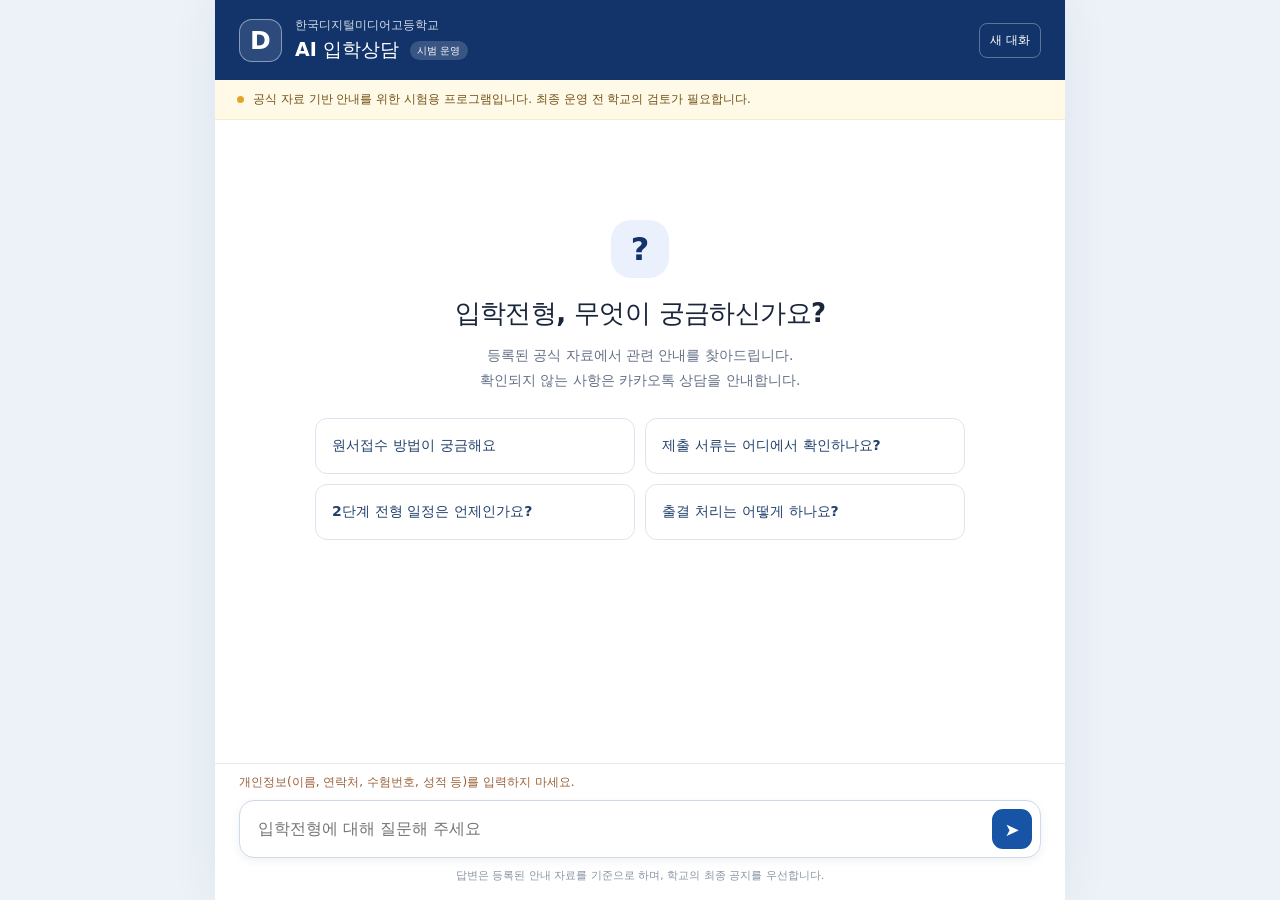
==== index.html @ 22b2fef4 "Add files via upload" ====
<!doctype html>
<html lang="ko">
<head>
  <meta charset="utf-8">
  <meta name="viewport" content="width=device-width,initial-scale=1,viewport-fit=cover">
  <meta name="description" content="한국디지털미디어고등학교 입학전형 안내 챗봇 (시범 버전)">
  <meta name="theme-color" content="#12346b">
  <title>디미고 입학상담 | 시범 버전</title>
  <link rel="stylesheet" href="/assets/style.css">
  <script defer src="/assets/app.js"></script>
</head>
<body>
  <div class="shell">
    <header class="header">
      <div class="brandmark" aria-hidden="true">D</div>
      <div class="brand">
        <div class="brand-school">한국디지털미디어고등학교</div>
        <div class="brand-name">AI 입학상담 <span class="beta">시범 운영</span></div>
      </div>
      <button class="header-action" id="resetBtn" type="button" aria-label="대화 새로 시작">새 대화</button>
    </header>
    <div class="notice" role="note"><span class="notice-dot"></span><span>공식 자료 기반 안내를 위한 <strong>시험용 프로그램</strong>입니다. 최종 운영 전 학교의 검토가 필요합니다.</span></div>
    <main class="chat" id="chat" aria-label="입학상담 대화" aria-live="polite" aria-relevant="additions text">
      <div class="empty-state" id="emptyState">
        <div class="intro-symbol" aria-hidden="true">?</div>
        <h1>입학전형, 무엇이 궁금하신가요?</h1>
        <p>등록된 공식 자료에서 관련 안내를 찾아드립니다.<br>확인되지 않는 사항은 카카오톡 상담을 안내합니다.</p>
        <div class="suggestions" id="suggestions"></div>
      </div>
    </main>
    <div class="composer-area">
      <div class="privacy">개인정보(이름, 연락처, 수험번호, 성적 등)를 입력하지 마세요.</div>
      <form class="composer" id="chatForm" autocomplete="off">
        <label class="sr-only" for="question">질문 입력</label>
        <textarea id="question" name="question" placeholder="입학전형에 대해 질문해 주세요" rows="1" maxlength="500" required></textarea>
        <button type="submit" id="sendBtn" aria-label="질문 보내기" title="질문 보내기">➤</button>
      </form>
      <div class="footnote">답변은 등록된 안내 자료를 기준으로 하며, 학교의 최종 공지를 우선합니다.</div>
    </div>
  </div>
  <template id="userMessage"><div class="message user"><div class="bubble"></div></div></template>
  <template id="botMessage"><div class="message assistant"><div class="avatar" aria-hidden="true">D</div><div class="message-content"><div class="speaker">디미고 입학상담</div><div class="bubble"></div><div class="source"></div><div class="actions"></div></div></div></template>
</body>
</html>
---- assets/style.css ----
:root{font-family:Pretendard,"Noto Sans KR","Apple SD Gothic Neo","Malgun Gothic",system-ui,sans-serif;color:#19253a;background:#edf2f8;font-synthesis:none}*{box-sizing:border-box}html,body{margin:0;min-height:100%;height:100%}button,textarea{font:inherit}button{cursor:pointer}.shell{width:min(100%,850px);height:100dvh;min-height:480px;margin:0 auto;background:#fff;display:flex;flex-direction:column;box-shadow:0 0 45px #213b6112}.header{display:flex;align-items:center;gap:13px;background:#12346b;color:white;padding:17px 24px}.brandmark{width:43px;height:43px;flex:none;display:grid;place-items:center;font-weight:900;font-size:25px;border:1px solid #ffffff73;border-radius:13px;background:#ffffff1c}.brand{flex:1;min-width:0}.brand-school{font-size:12px;opacity:.83}.brand-name{font-weight:760;font-size:19px;margin-top:3px;white-space:nowrap}.beta{font-size:10px;font-weight:700;padding:4px 7px;background:#ffffff29;border-radius:20px;vertical-align:middle;margin-left:4px}.header-action{border:1px solid #ffffff50;color:#fff;background:transparent;border-radius:8px;font-size:12px;padding:8px 10px}.header-action:hover{background:#ffffff20}.notice{display:flex;align-items:center;gap:9px;background:#fff9e8;color:#725114;font-size:12px;padding:10px 22px;line-height:1.55;border-bottom:1px solid #f7ebcb}.notice-dot{width:7px;height:7px;flex:none;background:#e4a527;border-radius:50%}.chat{flex:1;overflow-y:auto;overscroll-behavior:contain;padding:28px 24px 36px}.empty-state{margin:0 auto;text-align:center;padding:clamp(28px,8vh,90px) 0 32px;max-width:650px}.intro-symbol{display:grid;place-items:center;width:58px;height:58px;border-radius:20px;background:#eaf1fc;color:#12346b;font-weight:800;font-size:32px;margin:0 auto 18px}.empty-state h1{font-size:clamp(20px,4vw,26px);letter-spacing:-.6px;margin:0 0 12px}.empty-state p{font-size:14px;color:#647188;line-height:1.8;margin:0 auto 25px}.suggestions{display:grid;grid-template-columns:repeat(2,minmax(0,1fr));gap:10px;text-align:left}.suggestion{background:#fff;border:1px solid #dce5ef;padding:16px;border-radius:12px;text-align:left;color:#23416b;font-size:14px;font-weight:600;min-height:56px;transition:background .12s,border .12s}.suggestion:hover{background:#f1f6ff;border-color:#a6c1e6}.message{display:flex;gap:11px;margin-bottom:24px;align-items:flex-start}.message.user{justify-content:flex-end}.avatar{width:32px;height:32px;flex:none;border-radius:11px;background:#12346b;color:white;display:grid;place-items:center;font-weight:800}.speaker{font-size:12px;color:#65758d;margin:0 0 7px 2px}.message-content{min-width:0;max-width:min(88%,620px)}.bubble{font-size:14px;line-height:1.8;padding:13px 17px;border-radius:14px;white-space:pre-wrap;overflow-wrap:anywhere;background:#f1f4f8;color:#273246}.message.user .bubble{background:#1854a5;color:#fff;border-bottom-right-radius:4px;max-width:min(100%,600px)}.message.assistant .bubble{border-top-left-radius:4px}.source{margin-top:9px;color:#718097;font-size:12px;overflow-wrap:anywhere}.source a{color:#1354a4;text-decoration:underline;text-underline-offset:2px}.actions{display:flex;flex-wrap:wrap;gap:8px;margin-top:10px}.action-link,.action-disabled{display:inline-flex;align-items:center;justify-content:center;padding:10px 12px;border-radius:9px;font-size:12px;text-decoration:none;font-weight:720}.action-link{background:#fee500;color:#2e2811}.action-disabled{background:#f5f5f5;color:#7b8190;border:1px solid #e4e6eb}.composer-area{padding:10px 24px 17px;border-top:1px solid #e5eaf1;background:#fff}.privacy{color:#9c5f35;font-size:12px;margin-bottom:9px}.composer{display:flex;align-items:flex-end;gap:11px;border:1px solid #cfdae8;border-radius:15px;padding:8px;background:white;box-shadow:0 3px 10px #112d5910}.composer:focus-within{border-color:#2d64ae;box-shadow:0 0 0 3px #2d64ae1b}.composer textarea{resize:none;overflow-y:auto;min-height:36px;max-height:150px;flex:1;border:0;outline:0;padding:9px 10px;background:transparent;color:#172b48;line-height:1.4}.composer button{border:0;border-radius:11px;width:40px;height:40px;background:#1854a5;color:#fff;font-size:18px}.composer button:hover{background:#123b78}.composer button:disabled{opacity:.5;cursor:default}.footnote{text-align:center;font-size:11px;color:#8994a5;margin-top:10px}.sr-only{position:absolute!important;width:1px;height:1px;padding:0;margin:-1px;overflow:hidden;clip:rect(0,0,0,0);white-space:nowrap;border:0}@media(max-width:540px){.header{padding:14px}.chat{padding:21px 13px}.composer-area{padding:10px 13px 14px}.notice{padding:9px 13px}.brand-name{font-size:17px}.brand-school{font-size:11px}.suggestions{grid-template-columns:1fr}.suggestion{min-height:48px;padding:13px}.empty-state{padding:40px 0 25px}.footnote{font-size:10px}.message-content{max-width:90%}}@media(prefers-reduced-motion:reduce){*{transition:none!important}}
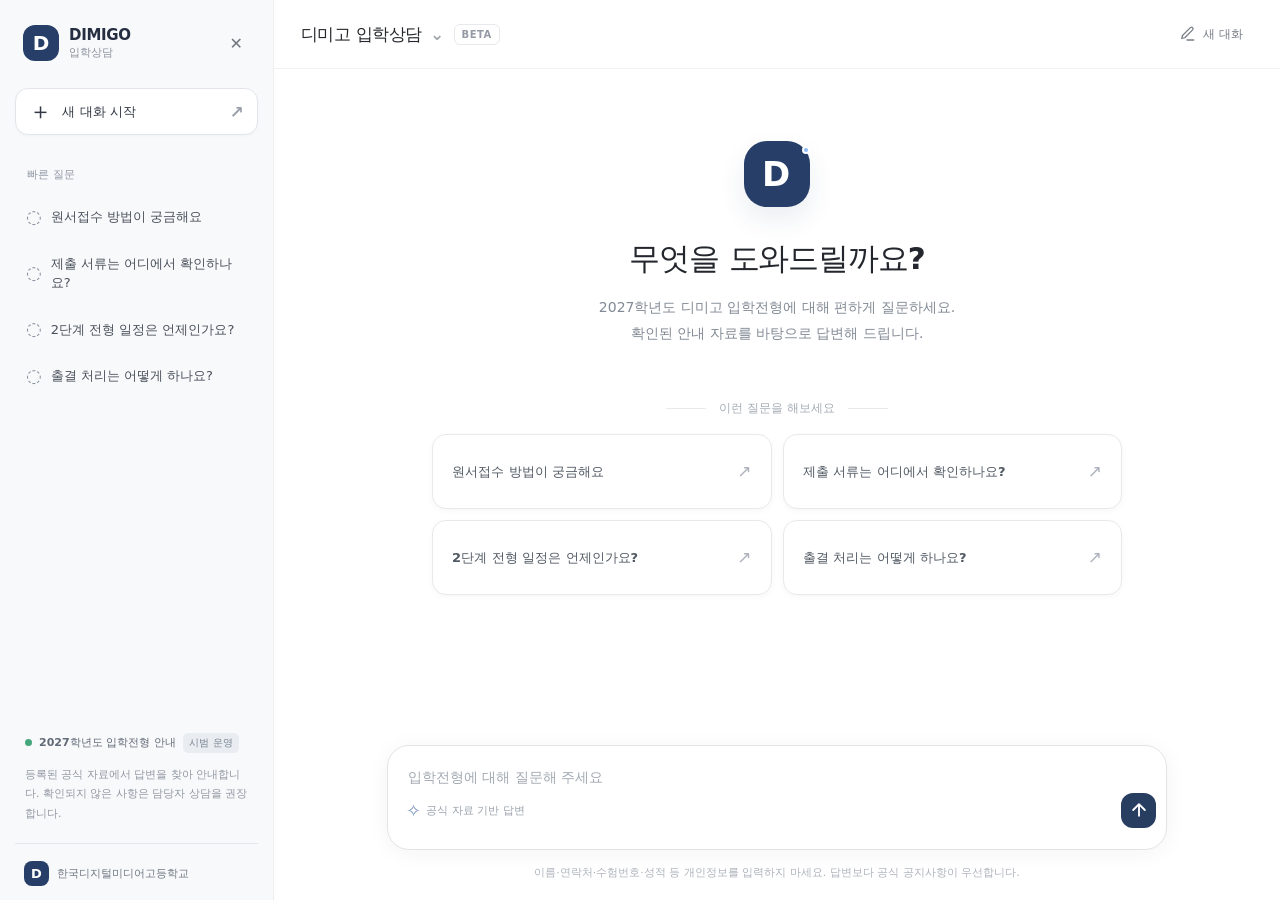
==== commit de75f14e: "Add files via upload" ====
--- a/index.html
+++ b/index.html
@@ -3,42 +3,55 @@
 <head>
   <meta charset="utf-8">
   <meta name="viewport" content="width=device-width,initial-scale=1,viewport-fit=cover">
-  <meta name="description" content="한국디지털미디어고등학교 입학전형 안내 챗봇 (시범 버전)">
-  <meta name="theme-color" content="#12346b">
-  <title>디미고 입학상담 | 시범 버전</title>
-  <link rel="stylesheet" href="/assets/style.css">
-  <script defer src="/assets/app.js"></script>
+  <meta name="theme-color" content="#ffffff">
+  <meta name="description" content="한국디지털미디어고등학교 신입생 입학전형 FAQ 상담 챗봇">
+  <title>디미고 입학상담</title>
+  <link rel="stylesheet" href="./assets/style.css">
+  <script defer src="./assets/app.js"></script>
 </head>
 <body>
-  <div class="shell">
-    <header class="header">
-      <div class="brandmark" aria-hidden="true">D</div>
-      <div class="brand">
-        <div class="brand-school">한국디지털미디어고등학교</div>
-        <div class="brand-name">AI 입학상담 <span class="beta">시범 운영</span></div>
+  <div class="app" id="app">
+    <aside class="sidebar" id="sidebar" aria-label="상담 메뉴">
+      <div class="sidebar-top">
+        <div class="school-brand"><span class="school-icon">D</span><span>DIMIGO <small>입학상담</small></span></div>
+        <button class="sidebar-close icon-button" id="closeMenuBtn" type="button" aria-label="메뉴 닫기">✕</button>
       </div>
-      <button class="header-action" id="resetBtn" type="button" aria-label="대화 새로 시작">새 대화</button>
-    </header>
-    <div class="notice" role="note"><span class="notice-dot"></span><span>공식 자료 기반 안내를 위한 <strong>시험용 프로그램</strong>입니다. 최종 운영 전 학교의 검토가 필요합니다.</span></div>
-    <main class="chat" id="chat" aria-label="입학상담 대화" aria-live="polite" aria-relevant="additions text">
-      <div class="empty-state" id="emptyState">
-        <div class="intro-symbol" aria-hidden="true">?</div>
-        <h1>입학전형, 무엇이 궁금하신가요?</h1>
-        <p>등록된 공식 자료에서 관련 안내를 찾아드립니다.<br>확인되지 않는 사항은 카카오톡 상담을 안내합니다.</p>
-        <div class="suggestions" id="suggestions"></div>
-      </div>
-    </main>
-    <div class="composer-area">
-      <div class="privacy">개인정보(이름, 연락처, 수험번호, 성적 등)를 입력하지 마세요.</div>
-      <form class="composer" id="chatForm" autocomplete="off">
-        <label class="sr-only" for="question">질문 입력</label>
-        <textarea id="question" name="question" placeholder="입학전형에 대해 질문해 주세요" rows="1" maxlength="500" required></textarea>
-        <button type="submit" id="sendBtn" aria-label="질문 보내기" title="질문 보내기">➤</button>
-      </form>
-      <div class="footnote">답변은 등록된 안내 자료를 기준으로 하며, 학교의 최종 공지를 우선합니다.</div>
-    </div>
+      <button class="new-chat" id="resetBtn" type="button"><span class="plus-icon">＋</span> 새 대화 시작 <span class="new-chat-arrow">↗</span></button>
+      <div class="sidebar-section-title">빠른 질문</div>
+      <div class="quick-links" id="sidebarSuggestions"></div>
+      <div class="sidebar-spacer"></div>
+      <div class="sidebar-info"><span class="status-dot"></span> 2027학년도 입학전형 안내 <span class="test-tag">시범 운영</span></div>
+      <p class="sidebar-description">등록된 공식 자료에서 답변을 찾아 안내합니다. 확인되지 않은 사항은 담당자 상담을 권장합니다.</p>
+      <div class="sidebar-footer"><span class="school-icon small">D</span><span>한국디지털미디어고등학교</span></div>
+    </aside>
+    <div class="mobile-overlay" id="mobileOverlay" hidden></div>
+    <section class="main-panel">
+      <header class="topbar">
+        <div class="header-left"><button class="icon-button menu-toggle" id="menuBtn" type="button" aria-label="메뉴 열기"><svg viewBox="0 0 24 24" fill="none" stroke="currentColor" stroke-width="1.8" stroke-linecap="round"><path d="M4 7h16M4 12h16M4 17h16"/></svg></button><div class="header-title">디미고 입학상담 <span class="header-chevron">⌄</span></div><span class="header-beta">BETA</span></div>
+        <button class="top-action" id="topResetBtn" type="button" title="새 대화 시작"><svg viewBox="0 0 24 24" fill="none" stroke="currentColor" stroke-width="1.7" stroke-linecap="round" stroke-linejoin="round"><path d="M12 20h9M16.5 3.5a2.12 2.12 0 0 1 3 3L9 17l-4 1 1-4Z"/></svg><span>새 대화</span></button>
+      </header>
+      <main class="conversation" id="chat" aria-label="입학상담 대화" aria-live="polite" aria-relevant="additions text">
+        <div class="welcome" id="emptyState">
+          <div class="welcome-logo">D<span class="welcome-orbit"></span></div>
+          <h1>무엇을 도와드릴까요?</h1>
+          <p>2027학년도 디미고 입학전형에 대해 편하게 질문하세요.<br>확인된 안내 자료를 바탕으로 답변해 드립니다.</p>
+          <div class="welcome-divider">이런 질문을 해보세요</div>
+          <div class="suggestions" id="suggestions"></div>
+        </div>
+      </main>
+      <footer class="composer-wrap">
+        <div class="composer-inner">
+          <form class="composer" id="chatForm" autocomplete="off">
+            <label class="sr-only" for="question">질문 입력</label>
+            <textarea id="question" name="question" placeholder="입학전형에 대해 질문해 주세요" rows="1" maxlength="500" required></textarea>
+            <div class="composer-bottom"><div class="composer-hint"><span class="sparkle">✧</span> 공식 자료 기반 답변</div><button type="submit" id="sendBtn" aria-label="전송" title="전송"><svg viewBox="0 0 24 24" fill="none" stroke="currentColor" stroke-width="2.25" stroke-linecap="round" stroke-linejoin="round"><path d="M12 19V5m-7 7 7-7 7 7"/></svg></button></div>
+          </form>
+          <div class="footnote">이름·연락처·수험번호·성적 등 개인정보를 입력하지 마세요. 답변보다 공식 공지사항이 우선합니다.</div>
+        </div>
+      </footer>
+    </section>
   </div>
-  <template id="userMessage"><div class="message user"><div class="bubble"></div></div></template>
-  <template id="botMessage"><div class="message assistant"><div class="avatar" aria-hidden="true">D</div><div class="message-content"><div class="speaker">디미고 입학상담</div><div class="bubble"></div><div class="source"></div><div class="actions"></div></div></div></template>
+  <template id="userMessage"><div class="message user"><div class="message-inner"><div class="bubble"></div></div></div></template>
+  <template id="botMessage"><div class="message assistant"><div class="message-inner"><div class="bot-heading"><span class="bot-avatar">D</span><span>디미고 입학상담</span></div><div class="bubble"></div><div class="source"></div><div class="actions"></div></div></div></template>
 </body>
 </html>
--- a/assets/style.css
+++ b/assets/style.css
@@ -1 +1 @@
-:root{font-family:Pretendard,"Noto Sans KR","Apple SD Gothic Neo","Malgun Gothic",system-ui,sans-serif;color:#19253a;background:#edf2f8;font-synthesis:none}*{box-sizing:border-box}html,body{margin:0;min-height:100%;height:100%}button,textarea{font:inherit}button{cursor:pointer}.shell{width:min(100%,850px);height:100dvh;min-height:480px;margin:0 auto;background:#fff;display:flex;flex-direction:column;box-shadow:0 0 45px #213b6112}.header{display:flex;align-items:center;gap:13px;background:#12346b;color:white;padding:17px 24px}.brandmark{width:43px;height:43px;flex:none;display:grid;place-items:center;font-weight:900;font-size:25px;border:1px solid #ffffff73;border-radius:13px;background:#ffffff1c}.brand{flex:1;min-width:0}.brand-school{font-size:12px;opacity:.83}.brand-name{font-weight:760;font-size:19px;margin-top:3px;white-space:nowrap}.beta{font-size:10px;font-weight:700;padding:4px 7px;background:#ffffff29;border-radius:20px;vertical-align:middle;margin-left:4px}.header-action{border:1px solid #ffffff50;color:#fff;background:transparent;border-radius:8px;font-size:12px;padding:8px 10px}.header-action:hover{background:#ffffff20}.notice{display:flex;align-items:center;gap:9px;background:#fff9e8;color:#725114;font-size:12px;padding:10px 22px;line-height:1.55;border-bottom:1px solid #f7ebcb}.notice-dot{width:7px;height:7px;flex:none;background:#e4a527;border-radius:50%}.chat{flex:1;overflow-y:auto;overscroll-behavior:contain;padding:28px 24px 36px}.empty-state{margin:0 auto;text-align:center;padding:clamp(28px,8vh,90px) 0 32px;max-width:650px}.intro-symbol{display:grid;place-items:center;width:58px;height:58px;border-radius:20px;background:#eaf1fc;color:#12346b;font-weight:800;font-size:32px;margin:0 auto 18px}.empty-state h1{font-size:clamp(20px,4vw,26px);letter-spacing:-.6px;margin:0 0 12px}.empty-state p{font-size:14px;color:#647188;line-height:1.8;margin:0 auto 25px}.suggestions{display:grid;grid-template-columns:repeat(2,minmax(0,1fr));gap:10px;text-align:left}.suggestion{background:#fff;border:1px solid #dce5ef;padding:16px;border-radius:12px;text-align:left;color:#23416b;font-size:14px;font-weight:600;min-height:56px;transition:background .12s,border .12s}.suggestion:hover{background:#f1f6ff;border-color:#a6c1e6}.message{display:flex;gap:11px;margin-bottom:24px;align-items:flex-start}.message.user{justify-content:flex-end}.avatar{width:32px;height:32px;flex:none;border-radius:11px;background:#12346b;color:white;display:grid;place-items:center;font-weight:800}.speaker{font-size:12px;color:#65758d;margin:0 0 7px 2px}.message-content{min-width:0;max-width:min(88%,620px)}.bubble{font-size:14px;line-height:1.8;padding:13px 17px;border-radius:14px;white-space:pre-wrap;overflow-wrap:anywhere;background:#f1f4f8;color:#273246}.message.user .bubble{background:#1854a5;color:#fff;border-bottom-right-radius:4px;max-width:min(100%,600px)}.message.assistant .bubble{border-top-left-radius:4px}.source{margin-top:9px;color:#718097;font-size:12px;overflow-wrap:anywhere}.source a{color:#1354a4;text-decoration:underline;text-underline-offset:2px}.actions{display:flex;flex-wrap:wrap;gap:8px;margin-top:10px}.action-link,.action-disabled{display:inline-flex;align-items:center;justify-content:center;padding:10px 12px;border-radius:9px;font-size:12px;text-decoration:none;font-weight:720}.action-link{background:#fee500;color:#2e2811}.action-disabled{background:#f5f5f5;color:#7b8190;border:1px solid #e4e6eb}.composer-area{padding:10px 24px 17px;border-top:1px solid #e5eaf1;background:#fff}.privacy{color:#9c5f35;font-size:12px;margin-bottom:9px}.composer{display:flex;align-items:flex-end;gap:11px;border:1px solid #cfdae8;border-radius:15px;padding:8px;background:white;box-shadow:0 3px 10px #112d5910}.composer:focus-within{border-color:#2d64ae;box-shadow:0 0 0 3px #2d64ae1b}.composer textarea{resize:none;overflow-y:auto;min-height:36px;max-height:150px;flex:1;border:0;outline:0;padding:9px 10px;background:transparent;color:#172b48;line-height:1.4}.composer button{border:0;border-radius:11px;width:40px;height:40px;background:#1854a5;color:#fff;font-size:18px}.composer button:hover{background:#123b78}.composer button:disabled{opacity:.5;cursor:default}.footnote{text-align:center;font-size:11px;color:#8994a5;margin-top:10px}.sr-only{position:absolute!important;width:1px;height:1px;padding:0;margin:-1px;overflow:hidden;clip:rect(0,0,0,0);white-space:nowrap;border:0}@media(max-width:540px){.header{padding:14px}.chat{padding:21px 13px}.composer-area{padding:10px 13px 14px}.notice{padding:9px 13px}.brand-name{font-size:17px}.brand-school{font-size:11px}.suggestions{grid-template-columns:1fr}.suggestion{min-height:48px;padding:13px}.empty-state{padding:40px 0 25px}.footnote{font-size:10px}.message-content{max-width:90%}}@media(prefers-reduced-motion:reduce){*{transition:none!important}}
+:root{font-family:Inter,Pretendard,"Apple SD Gothic Neo","Malgun Gothic",system-ui,sans-serif;color:#24272b;background:#fff;font-synthesis:none}*{box-sizing:border-box}html,body{margin:0;height:100%;min-height:100%;overflow:hidden}button,textarea{font:inherit}button{cursor:pointer}button:focus-visible,a:focus-visible,textarea:focus-visible{outline:3px solid #91b4f2;outline-offset:3px}.app{display:flex;width:100%;height:100dvh;min-height:420px;background:#fff}.sidebar{width:274px;min-width:274px;background:#f8f9fb;border-right:1px solid #eeeeef;padding:25px 15px 14px;display:flex;flex-direction:column;gap:0}.sidebar-top{display:flex;align-items:center;justify-content:space-between;margin:0 8px 27px}.school-brand{display:flex;gap:10px;align-items:center;font-size:15px;font-weight:830;letter-spacing:-.3px;color:#252e40}.school-brand small{font-size:11px;display:block;font-weight:550;color:#8a919c;letter-spacing:0;margin-top:1px}.school-icon{display:inline-flex;align-items:center;justify-content:center;background:#263e68;color:#fff;font-size:20px;font-weight:800;width:36px;height:36px;border-radius:12px;letter-spacing:-2px;padding-right:2px}.school-icon.small{width:25px;height:25px;font-size:13px;border-radius:8px}.new-chat{width:100%;background:#fff;border:1px solid #e2e5ea;border-radius:13px;height:47px;display:flex;align-items:center;gap:10px;padding:0 13px;font-size:13px;font-weight:650;color:#323844;box-shadow:0 1px 3px #202f4d08}.new-chat:hover,.quick-link:hover{background:#eef1f5}.plus-icon{font-size:23px;font-weight:350;line-height:1}.new-chat-arrow{margin-left:auto;color:#9aa0aa;font-size:17px}.sidebar-section-title{font-size:11px;font-weight:700;color:#9299a6;margin:32px 12px 13px}.quick-links{display:flex;flex-direction:column;gap:3px}.quick-link{width:100%;display:flex;align-items:center;gap:9px;color:#49505b;font-size:13px;text-align:left;border:0;border-radius:9px;background:transparent;padding:12px 11px;line-height:1.5}.quick-link:before{content:"◌";color:#84909d;font-size:18px;line-height:1}.sidebar-spacer{flex:1}.sidebar-info{display:flex;align-items:center;gap:7px;color:#606976;font-weight:650;font-size:11px;margin:12px 10px}.status-dot{background:#45a77b;border-radius:50%;width:7px;height:7px;flex:none}.test-tag{font-weight:600;font-size:10px;color:#798291;background:#e9edf1;padding:3px 6px;border-radius:5px}.sidebar-description{color:#9097a2;font-size:11px;line-height:1.8;margin:0 10px 19px}.sidebar-footer{display:flex;align-items:center;gap:8px;border-top:1px solid #e5e7eb;padding:17px 9px 0;font-size:11px;color:#6e7782;font-weight:550}.sidebar-close,.mobile-overlay{display:none}.main-panel{flex:1;min-width:0;display:flex;flex-direction:column;background:#fff}.topbar{height:69px;min-height:69px;display:flex;justify-content:space-between;align-items:center;padding:0 27px;border-bottom:1px solid #f2f2f2}.header-left{display:flex;align-items:center;gap:10px}.header-title{font-size:17px;font-weight:720;letter-spacing:-.55px}.header-chevron{font-size:17px;color:#a1a5ac;margin-left:3px}.header-beta{border:1px solid #e7e9ed;color:#959aa4;font-size:10px;padding:4px 7px;border-radius:6px;font-weight:700;letter-spacing:.5px}.top-action{display:flex;gap:7px;align-items:center;padding:8px 10px;border:0;background:transparent;color:#767d86;font-size:12px;border-radius:9px}.top-action svg{width:18px;height:18px}.top-action:hover,.icon-button:hover{background:#f0f1f4}.icon-button{background:none;border:0;border-radius:9px;color:#717780;padding:7px;display:grid;place-items:center}.icon-button svg{width:21px;height:21px}.menu-toggle{display:none}.conversation{flex:1;min-height:0;overflow:auto;overscroll-behavior:contain;scroll-behavior:smooth}.welcome{max-width:790px;margin:auto;padding:clamp(40px,8vh,96px) 30px 45px;text-align:center}.welcome-logo{width:66px;height:66px;border-radius:23px;background:#263e68;color:white;font-size:34px;font-weight:800;display:grid;place-items:center;margin:0 auto 31px;position:relative;padding-right:2px;box-shadow:0 12px 27px #253e6b18}.welcome-orbit{position:absolute;width:8px;height:8px;background:#8fb9fc;border:2px solid #fff;border-radius:50%;right:0;top:5px}.welcome h1{font-size:clamp(23px,3vw,31px);letter-spacing:-1.15px;font-weight:760;margin:0 0 15px;color:#23262c}.welcome p{font-size:14px;line-height:1.85;color:#828a95;margin:0}.welcome-divider{display:flex;align-items:center;justify-content:center;gap:13px;color:#a6acb5;font-size:12px;margin:53px auto 17px}.welcome-divider:before,.welcome-divider:after{content:"";width:40px;height:1px;background:#e7e9ed}.suggestions{display:grid;grid-template-columns:repeat(2,minmax(0,1fr));gap:11px;max-width:690px;margin:auto}.suggestion{border:1px solid #e8e9ec;border-radius:14px;background:#fff;text-align:left;padding:19px 19px;min-height:75px;line-height:1.5;font-size:13px;font-weight:600;color:#515963;display:flex;justify-content:space-between;align-items:center;gap:8px;box-shadow:0 2px 6px #1b263309}.suggestion:after{content:"↗";color:#acb1bb;font-size:17px;font-weight:450}.suggestion:hover{background:#f8fafc;border-color:#ced8e6;transform:translateY(-1px)}.message{padding:15px 28px}.message:first-of-type{margin-top:20px}.message-inner{max-width:770px;margin:auto}.message.user .message-inner{display:flex;justify-content:flex-end}.message.user .bubble{max-width:min(85%,600px);padding:12px 17px;border-radius:19px;background:#f2f3f5;color:#292d34;font-size:14px;white-space:pre-wrap;line-height:1.8;overflow-wrap:anywhere}.message.assistant .message-inner{padding:1px 4px}.bot-heading{display:flex;align-items:center;gap:9px;margin-bottom:13px;font-weight:680;font-size:12px;color:#394251}.bot-avatar{height:27px;width:27px;border-radius:9px;background:#263e68;color:#fff;display:grid;place-items:center;font-weight:800;font-size:15px}.message.assistant .bubble{white-space:pre-wrap;line-height:1.9;font-size:14px;color:#333944;overflow-wrap:anywhere}.source{font-size:12px;color:#8a939f;margin-top:13px}.source:empty,.actions:empty{display:none}.source a{color:#526f9c;text-decoration:none;border-bottom:1px solid #bfcde2}.actions{margin-top:15px;display:flex;flex-wrap:wrap}.action-link,.action-disabled{padding:11px 15px;border-radius:11px;font-size:12px;font-weight:700;text-decoration:none;display:inline-flex;align-items:center;gap:8px}.action-link{color:#2b2611;background:#fee500}.action-link:before{content:"●";font-size:14px}.action-link:hover{background:#f3dc00}.action-disabled{color:#858e99;background:#f3f5f7}.composer-wrap{background:linear-gradient(0deg,#fff 88%,#ffffffeb);padding:12px 28px 18px}.composer-inner{max-width:780px;margin:auto}.composer{border:1px solid #e2e4e8;border-radius:22px;min-height:105px;box-shadow:0 3px 22px #232d3d0d;display:flex;flex-direction:column;background:white;transition:border .15s,box-shadow .15s}.composer:focus-within{border-color:#b7c4d6;box-shadow:0 3px 24px #1a386519}.composer textarea{border:0;outline:0;resize:none;background:none;min-height:45px;max-height:155px;padding:20px 20px 4px;font-size:14px;line-height:1.6;color:#20252d;width:100%;overflow-y:auto}.composer textarea::placeholder{color:#a3a9b2}.composer-bottom{display:flex;justify-content:space-between;align-items:center;padding:0 10px 9px 18px}.composer-hint{color:#9aa2ad;font-size:11px;display:flex;align-items:center;gap:5px}.sparkle{font-size:18px;color:#8198bf}.composer button{height:35px;width:35px;border-radius:12px;background:#283e61;border:0;display:grid;place-items:center;color:white}.composer button:hover{background:#172e53}.composer button:disabled{background:#c5cbd4;cursor:default}.composer button svg{height:20px;width:20px}.footnote{text-align:center;font-size:11px;color:#adb2ba;margin-top:14px;line-height:1.6}.load-error{font-size:13px;color:#b34f4f;margin-top:25px}.sr-only{position:absolute!important;width:1px;height:1px;padding:0;margin:-1px;overflow:hidden;clip:rect(0,0,0,0);white-space:nowrap;border:0}@media(max-width:930px){.sidebar{width:230px;min-width:230px}.welcome{padding:55px 20px 35px}}@media(max-width:700px){.sidebar{position:fixed;z-index:30;top:0;bottom:0;left:0;width:min(295px,85vw);min-width:0;transform:translateX(-102%);transition:transform .2s;box-shadow:8px 0 28px #19243d14}.sidebar.open{transform:translateX(0)}.sidebar-close{display:grid}.mobile-overlay:not([hidden]){display:block;position:fixed;inset:0;background:#10182066;z-index:25}.menu-toggle{display:grid}.topbar{padding:0 15px;height:59px;min-height:59px}.header-title{font-size:15px}.header-beta{font-size:9px}.top-action span{display:none}.welcome{padding:clamp(30px,7vh,75px) 18px 30px}.welcome-logo{width:55px;height:55px;border-radius:18px;font-size:29px;margin-bottom:26px}.welcome p{font-size:13px}.welcome-divider{margin-top:39px}.suggestions{gap:8px}.suggestion{padding:14px;min-height:72px;font-size:12px}.message{padding:13px 15px}.message.user .bubble{max-width:90%}.composer-wrap{padding:9px 12px max(12px,env(safe-area-inset-bottom))}.composer{min-height:94px}.composer textarea{padding:16px 14px 0}.footnote{font-size:10px}.composer-bottom{padding:0 9px 7px 13px}}@media(max-width:380px){.suggestions{grid-template-columns:1fr}.welcome-divider{margin-top:25px}.suggestion{min-height:49px}}@media(prefers-reduced-motion:reduce){*,*:before,*:after{transition:none!important;scroll-behavior:auto!important}}
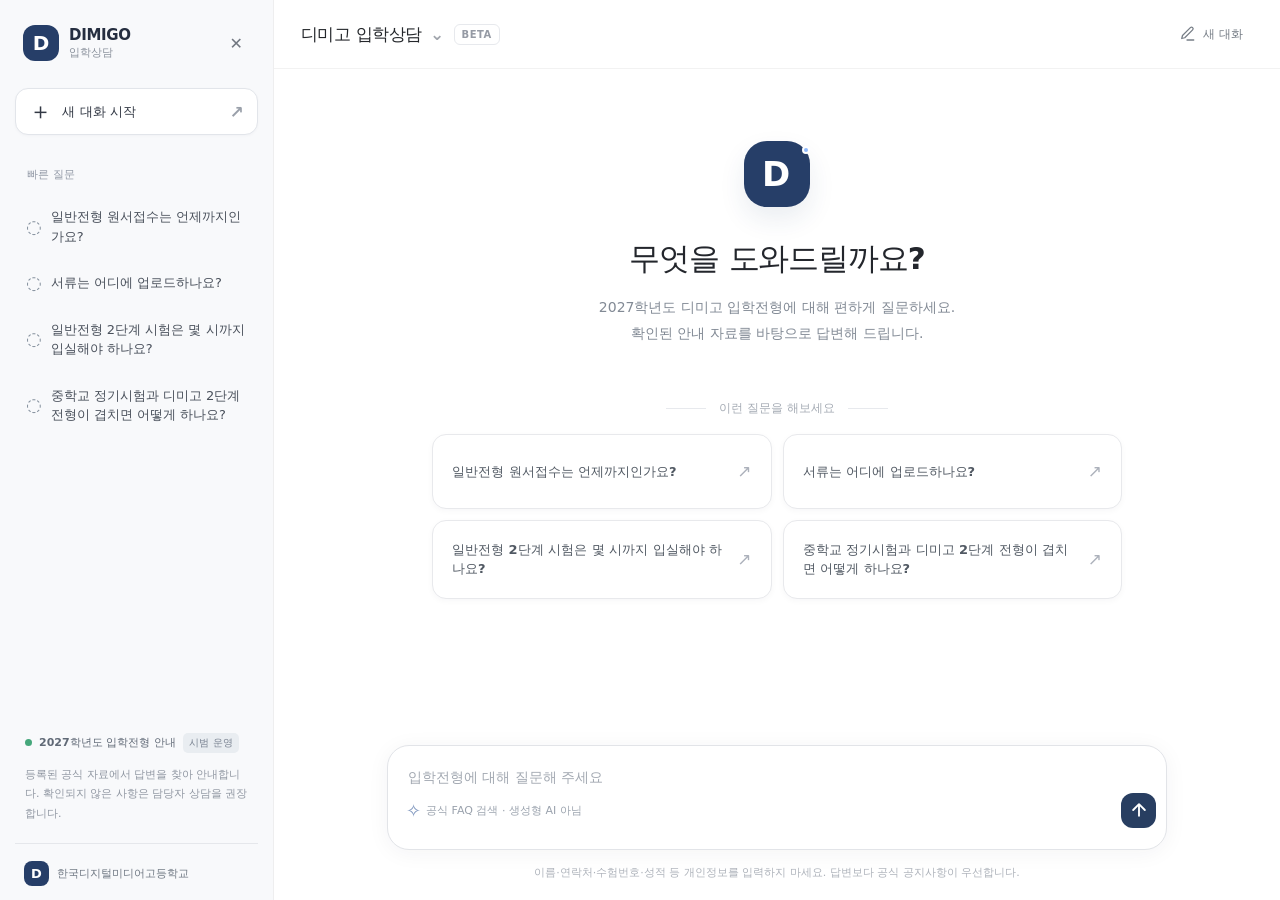
==== commit 5386d14e: "Add files via upload" ====
--- a/index.html
+++ b/index.html
@@ -6,8 +6,11 @@
   <meta name="theme-color" content="#ffffff">
   <meta name="description" content="한국디지털미디어고등학교 신입생 입학전형 FAQ 상담 챗봇">
   <title>디미고 입학상담</title>
-  <link rel="stylesheet" href="./assets/style.css">
-  <script defer src="./assets/app.js"></script>
+  <style>
+:root{font-family:Inter,Pretendard,"Apple SD Gothic Neo","Malgun Gothic",system-ui,sans-serif;color:#24272b;background:#fff;font-synthesis:none}*{box-sizing:border-box}html,body{margin:0;height:100%;min-height:100%;overflow:hidden}button,textarea{font:inherit}button{cursor:pointer}button:focus-visible,a:focus-visible,textarea:focus-visible{outline:3px solid #91b4f2;outline-offset:3px}.app{display:flex;width:100%;height:100dvh;min-height:420px;background:#fff}.sidebar{width:274px;min-width:274px;background:#f8f9fb;border-right:1px solid #eeeeef;padding:25px 15px 14px;display:flex;flex-direction:column;gap:0}.sidebar-top{display:flex;align-items:center;justify-content:space-between;margin:0 8px 27px}.school-brand{display:flex;gap:10px;align-items:center;font-size:15px;font-weight:830;letter-spacing:-.3px;color:#252e40}.school-brand small{font-size:11px;display:block;font-weight:550;color:#8a919c;letter-spacing:0;margin-top:1px}.school-icon{display:inline-flex;align-items:center;justify-content:center;background:#263e68;color:#fff;font-size:20px;font-weight:800;width:36px;height:36px;border-radius:12px;letter-spacing:-2px;padding-right:2px}.school-icon.small{width:25px;height:25px;font-size:13px;border-radius:8px}.new-chat{width:100%;background:#fff;border:1px solid #e2e5ea;border-radius:13px;height:47px;display:flex;align-items:center;gap:10px;padding:0 13px;font-size:13px;font-weight:650;color:#323844;box-shadow:0 1px 3px #202f4d08}.new-chat:hover,.quick-link:hover{background:#eef1f5}.plus-icon{font-size:23px;font-weight:350;line-height:1}.new-chat-arrow{margin-left:auto;color:#9aa0aa;font-size:17px}.sidebar-section-title{font-size:11px;font-weight:700;color:#9299a6;margin:32px 12px 13px}.quick-links{display:flex;flex-direction:column;gap:3px}.quick-link{width:100%;display:flex;align-items:center;gap:9px;color:#49505b;font-size:13px;text-align:left;border:0;border-radius:9px;background:transparent;padding:12px 11px;line-height:1.5}.quick-link:before{content:"◌";color:#84909d;font-size:18px;line-height:1}.sidebar-spacer{flex:1}.sidebar-info{display:flex;align-items:center;gap:7px;color:#606976;font-weight:650;font-size:11px;margin:12px 10px}.status-dot{background:#45a77b;border-radius:50%;width:7px;height:7px;flex:none}.test-tag{font-weight:600;font-size:10px;color:#798291;background:#e9edf1;padding:3px 6px;border-radius:5px}.sidebar-description{color:#9097a2;font-size:11px;line-height:1.8;margin:0 10px 19px}.sidebar-footer{display:flex;align-items:center;gap:8px;border-top:1px solid #e5e7eb;padding:17px 9px 0;font-size:11px;color:#6e7782;font-weight:550}.sidebar-close,.mobile-overlay{display:none}.main-panel{flex:1;min-width:0;display:flex;flex-direction:column;background:#fff}.topbar{height:69px;min-height:69px;display:flex;justify-content:space-between;align-items:center;padding:0 27px;border-bottom:1px solid #f2f2f2}.header-left{display:flex;align-items:center;gap:10px}.header-title{font-size:17px;font-weight:720;letter-spacing:-.55px}.header-chevron{font-size:17px;color:#a1a5ac;margin-left:3px}.header-beta{border:1px solid #e7e9ed;color:#959aa4;font-size:10px;padding:4px 7px;border-radius:6px;font-weight:700;letter-spacing:.5px}.top-action{display:flex;gap:7px;align-items:center;padding:8px 10px;border:0;background:transparent;color:#767d86;font-size:12px;border-radius:9px}.top-action svg{width:18px;height:18px}.top-action:hover,.icon-button:hover{background:#f0f1f4}.icon-button{background:none;border:0;border-radius:9px;color:#717780;padding:7px;display:grid;place-items:center}.icon-button svg{width:21px;height:21px}.menu-toggle{display:none}.conversation{flex:1;min-height:0;overflow:auto;overscroll-behavior:contain;scroll-behavior:smooth}.welcome{max-width:790px;margin:auto;padding:clamp(40px,8vh,96px) 30px 45px;text-align:center}.welcome-logo{width:66px;height:66px;border-radius:23px;background:#263e68;color:white;font-size:34px;font-weight:800;display:grid;place-items:center;margin:0 auto 31px;position:relative;padding-right:2px;box-shadow:0 12px 27px #253e6b18}.welcome-orbit{position:absolute;width:8px;height:8px;background:#8fb9fc;border:2px solid #fff;border-radius:50%;right:0;top:5px}.welcome h1{font-size:clamp(23px,3vw,31px);letter-spacing:-1.15px;font-weight:760;margin:0 0 15px;color:#23262c}.welcome p{font-size:14px;line-height:1.85;color:#828a95;margin:0}.welcome-divider{display:flex;align-items:center;justify-content:center;gap:13px;color:#a6acb5;font-size:12px;margin:53px auto 17px}.welcome-divider:before,.welcome-divider:after{content:"";width:40px;height:1px;background:#e7e9ed}.suggestions{display:grid;grid-template-columns:repeat(2,minmax(0,1fr));gap:11px;max-width:690px;margin:auto}.suggestion{border:1px solid #e8e9ec;border-radius:14px;background:#fff;text-align:left;padding:19px 19px;min-height:75px;line-height:1.5;font-size:13px;font-weight:600;color:#515963;display:flex;justify-content:space-between;align-items:center;gap:8px;box-shadow:0 2px 6px #1b263309}.suggestion:after{content:"↗";color:#acb1bb;font-size:17px;font-weight:450}.suggestion:hover{background:#f8fafc;border-color:#ced8e6;transform:translateY(-1px)}.message{padding:15px 28px}.message:first-of-type{margin-top:20px}.message-inner{max-width:770px;margin:auto}.message.user .message-inner{display:flex;justify-content:flex-end}.message.user .bubble{max-width:min(85%,600px);padding:12px 17px;border-radius:19px;background:#f2f3f5;color:#292d34;font-size:14px;white-space:pre-wrap;line-height:1.8;overflow-wrap:anywhere}.message.assistant .message-inner{padding:1px 4px}.bot-heading{display:flex;align-items:center;gap:9px;margin-bottom:13px;font-weight:680;font-size:12px;color:#394251}.bot-avatar{height:27px;width:27px;border-radius:9px;background:#263e68;color:#fff;display:grid;place-items:center;font-weight:800;font-size:15px}.message.assistant .bubble{white-space:pre-wrap;line-height:1.9;font-size:14px;color:#333944;overflow-wrap:anywhere}.source{font-size:12px;color:#8a939f;margin-top:13px}.source:empty,.actions:empty{display:none}.source a{color:#526f9c;text-decoration:none;border-bottom:1px solid #bfcde2}.actions{margin-top:15px;display:flex;flex-wrap:wrap}.action-link,.action-disabled{padding:11px 15px;border-radius:11px;font-size:12px;font-weight:700;text-decoration:none;display:inline-flex;align-items:center;gap:8px}.action-link{color:#2b2611;background:#fee500}.action-link:before{content:"●";font-size:14px}.action-link:hover{background:#f3dc00}.action-disabled{color:#858e99;background:#f3f5f7}.composer-wrap{background:linear-gradient(0deg,#fff 88%,#ffffffeb);padding:12px 28px 18px}.composer-inner{max-width:780px;margin:auto}.composer{border:1px solid #e2e4e8;border-radius:22px;min-height:105px;box-shadow:0 3px 22px #232d3d0d;display:flex;flex-direction:column;background:white;transition:border .15s,box-shadow .15s}.composer:focus-within{border-color:#b7c4d6;box-shadow:0 3px 24px #1a386519}.composer textarea{border:0;outline:0;resize:none;background:none;min-height:45px;max-height:155px;padding:20px 20px 4px;font-size:14px;line-height:1.6;color:#20252d;width:100%;overflow-y:auto}.composer textarea::placeholder{color:#a3a9b2}.composer-bottom{display:flex;justify-content:space-between;align-items:center;padding:0 10px 9px 18px}.composer-hint{color:#9aa2ad;font-size:11px;display:flex;align-items:center;gap:5px}.sparkle{font-size:18px;color:#8198bf}.composer button{height:35px;width:35px;border-radius:12px;background:#283e61;border:0;display:grid;place-items:center;color:white}.composer button:hover{background:#172e53}.composer button:disabled{background:#c5cbd4;cursor:default}.composer button svg{height:20px;width:20px}.footnote{text-align:center;font-size:11px;color:#adb2ba;margin-top:14px;line-height:1.6}.load-error{font-size:13px;color:#b34f4f;margin-top:25px}.sr-only{position:absolute!important;width:1px;height:1px;padding:0;margin:-1px;overflow:hidden;clip:rect(0,0,0,0);white-space:nowrap;border:0}@media(max-width:930px){.sidebar{width:230px;min-width:230px}.welcome{padding:55px 20px 35px}}@media(max-width:700px){.sidebar{position:fixed;z-index:30;top:0;bottom:0;left:0;width:min(295px,85vw);min-width:0;transform:translateX(-102%);transition:transform .2s;box-shadow:8px 0 28px #19243d14}.sidebar.open{transform:translateX(0)}.sidebar-close{display:grid}.mobile-overlay:not([hidden]){display:block;position:fixed;inset:0;background:#10182066;z-index:25}.menu-toggle{display:grid}.topbar{padding:0 15px;height:59px;min-height:59px}.header-title{font-size:15px}.header-beta{font-size:9px}.top-action span{display:none}.welcome{padding:clamp(30px,7vh,75px) 18px 30px}.welcome-logo{width:55px;height:55px;border-radius:18px;font-size:29px;margin-bottom:26px}.welcome p{font-size:13px}.welcome-divider{margin-top:39px}.suggestions{gap:8px}.suggestion{padding:14px;min-height:72px;font-size:12px}.message{padding:13px 15px}.message.user .bubble{max-width:90%}.composer-wrap{padding:9px 12px max(12px,env(safe-area-inset-bottom))}.composer{min-height:94px}.composer textarea{padding:16px 14px 0}.footnote{font-size:10px}.composer-bottom{padding:0 9px 7px 13px}}@media(max-width:380px){.suggestions{grid-template-columns:1fr}.welcome-divider{margin-top:25px}.suggestion{min-height:49px}}@media(prefers-reduced-motion:reduce){*,*:before,*:after{transition:none!important;scroll-behavior:auto!important}}
+
+</style>
+  
 </head>
 <body>
   <div class="app" id="app">
@@ -44,7 +47,7 @@
           <form class="composer" id="chatForm" autocomplete="off">
             <label class="sr-only" for="question">질문 입력</label>
             <textarea id="question" name="question" placeholder="입학전형에 대해 질문해 주세요" rows="1" maxlength="500" required></textarea>
-            <div class="composer-bottom"><div class="composer-hint"><span class="sparkle">✧</span> 공식 자료 기반 답변</div><button type="submit" id="sendBtn" aria-label="전송" title="전송"><svg viewBox="0 0 24 24" fill="none" stroke="currentColor" stroke-width="2.25" stroke-linecap="round" stroke-linejoin="round"><path d="M12 19V5m-7 7 7-7 7 7"/></svg></button></div>
+            <div class="composer-bottom"><div class="composer-hint"><span class="sparkle">✧</span> 공식 FAQ 검색 · 생성형 AI 아님</div><button type="submit" id="sendBtn" aria-label="전송" title="전송"><svg viewBox="0 0 24 24" fill="none" stroke="currentColor" stroke-width="2.25" stroke-linecap="round" stroke-linejoin="round"><path d="M12 19V5m-7 7 7-7 7 7"/></svg></button></div>
           </form>
           <div class="footnote">이름·연락처·수험번호·성적 등 개인정보를 입력하지 마세요. 답변보다 공식 공지사항이 우선합니다.</div>
         </div>
@@ -53,5 +56,94 @@
   </div>
   <template id="userMessage"><div class="message user"><div class="message-inner"><div class="bubble"></div></div></div></template>
   <template id="botMessage"><div class="message assistant"><div class="message-inner"><div class="bot-heading"><span class="bot-avatar">D</span><span>디미고 입학상담</span></div><div class="bubble"></div><div class="source"></div><div class="actions"></div></div></div></template>
+<script>
+'use strict';
+// Static, zero-API-cost FAQ retrieval. It does NOT send questions to any AI provider.
+const $ = (id) => document.getElementById(id);
+const state = {config:null,entries:[],busy:false};
+// Conservative FAQ matcher: exact aliases first, then cautious similarity checks.
+function canonical(s){return String(s||'').normalize('NFKC').toLowerCase().replace(/[\u200b-\u200d\ufeff]/g,'').replace(/[^가-힣a-z0-9]/g,'');}
+function bi(s){const x=canonical(s);const a=new Set();for(let i=0;i<x.length-1;i++)a.add(x.slice(i,i+2));return a;}
+function similarity(a,b){const x=bi(a),y=bi(b);if(!x.size||!y.size)return 0;let k=0;for(const t of x)if(y.has(t))k++;return (2*k)/(x.size+y.size);}
+function retrieve(query){
+ const q=canonical(query);if(q.length<3)return null;
+ const scored=[];
+ for(const entry of state.entries){
+  if(entry.status!=='published'||!entry.answer)continue;
+  const phrases=[entry.question,...(entry.variants||[])];
+  if(phrases.some(v=>canonical(v)===q))return {entry,score:1};
+  const sim=Math.max(...phrases.map(v=>similarity(query,v)));
+  // Short generic questions are particularly easy to misclassify: no fuzzy match.
+  if(q.length<9)continue;
+  if(sim>=0.76)scored.push({entry,score:sim});
+ }
+ scored.sort((a,b)=>b.score-a.score);
+ if(!scored.length)return null;
+ if(scored.length>1 && scored[0].score-scored[1].score<0.085)return null;
+ return scored[0];
+}
+function safeLink(url){
+  try{const u=new URL(url);return (u.protocol==='https:'||u.protocol==='http:')?u.href:null}catch{return null}
+}
+function message(role,text,source=null,fallback=false){
+  const template=$(role==='user'?'userMessage':'botMessage');
+  const element=template.content.firstElementChild.cloneNode(true);
+  element.querySelector('.bubble').textContent=text;
+  if(role==='assistant'){
+    if(source){
+      const el=element.querySelector('.source');el.append(document.createTextNode('출처: '+(source.sourceTitle||'공식 안내 자료')));
+      const href=safeLink(source.sourceUrl);if(href){el.append(' · ');const link=document.createElement('a');link.href=href;link.target='_blank';link.rel='noopener noreferrer';link.textContent='공지 원문 보기';el.append(link)}
+    }
+    if(fallback){
+      const actions=element.querySelector('.actions');const url=safeLink(state.config.kakaoUrl);
+      if(url){const a=document.createElement('a');a.className='action-link';a.href=url;a.target='_blank';a.rel='noopener noreferrer';a.textContent=state.config.kakaoLabel||'카카오톡 상담 연결';actions.append(a)}
+      else{const p=document.createElement('span');p.className='action-disabled';p.textContent='카카오톡 상담 링크 등록 전입니다';actions.append(p)}
+    }
+  }
+  $('chat').append(element);$('chat').scrollTop=$('chat').scrollHeight;
+}
+function submitQuestion(raw){
+  const question=String(raw||'').trim().slice(0,500);if(!question||state.busy)return;
+  state.busy=true;$('sendBtn').disabled=true;
+  $('emptyState')?.remove();message('user',question);
+  const result=retrieve(question);
+  if(result){message('assistant',result.entry.answer,result.entry,false)}
+  else{message('assistant',state.config.fallbackMessage,null,true)}
+  $('question').value='';resize();state.busy=false;$('sendBtn').disabled=false;$('question').focus({preventScroll:true});
+}
+function resize(){const input=$('question');input.style.height='auto';input.style.height=Math.min(input.scrollHeight,150)+'px'}
+function openMenu(){$('sidebar').classList.add('open');$('mobileOverlay').hidden=false}
+function closeMenu(){$('sidebar').classList.remove('open');$('mobileOverlay').hidden=true}
+async function init(){
+  try{
+    const [cfg,knowledge]=await Promise.all([
+      fetch('./data/config.json',{cache:'no-store'}),fetch('./data/knowledge.json',{cache:'no-store'})
+    ]);
+    if(!cfg.ok||!knowledge.ok)throw new Error('자료 파일을 읽지 못했습니다.');
+    state.config=await cfg.json();const kb=await knowledge.json();state.entries=Array.isArray(kb.entries)?kb.entries:[];
+    const suggestions=$('suggestions'),sidebarSuggestions=$('sidebarSuggestions');
+    for(const question of state.config.suggestedQuestions||[]){
+      const button=document.createElement('button');button.type='button';button.className='suggestion';button.textContent=question;
+      button.addEventListener('click',()=>submitQuestion(question));suggestions.append(button);
+      const sideButton=document.createElement('button');sideButton.type='button';sideButton.className='quick-link';sideButton.textContent=question;
+      sideButton.addEventListener('click',()=>{closeMenu();submitQuestion(question)});sidebarSuggestions.append(sideButton);
+    }
+    $('chatForm').addEventListener('submit',(event)=>{event.preventDefault();submitQuestion($('question').value)});
+    $('question').addEventListener('input',resize);
+    $('question').addEventListener('keydown',(event)=>{if(event.key==='Enter'&&!event.shiftKey&&!event.isComposing){event.preventDefault();submitQuestion($('question').value)}});
+    $('resetBtn').addEventListener('click',()=>location.reload());
+    $('topResetBtn').addEventListener('click',()=>location.reload());
+    $('menuBtn').addEventListener('click',openMenu);
+    $('closeMenuBtn').addEventListener('click',closeMenu);
+    $('mobileOverlay').addEventListener('click',closeMenu);
+  }catch(error){
+    $('chatForm').addEventListener('submit',e=>e.preventDefault());$('sendBtn').disabled=true;
+    const p=document.createElement('p');p.textContent='자료를 불러오지 못했습니다. 관리자에게 문의해 주세요. (파일을 직접 열지 말고 웹 서버에서 실행해야 합니다.)';p.className='load-error';p.style.color='#b33';$('emptyState').append(p);
+    console.error('초기화 실패:',error);
+  }
+}
+init();
+
+</script>
 </body>
 </html>
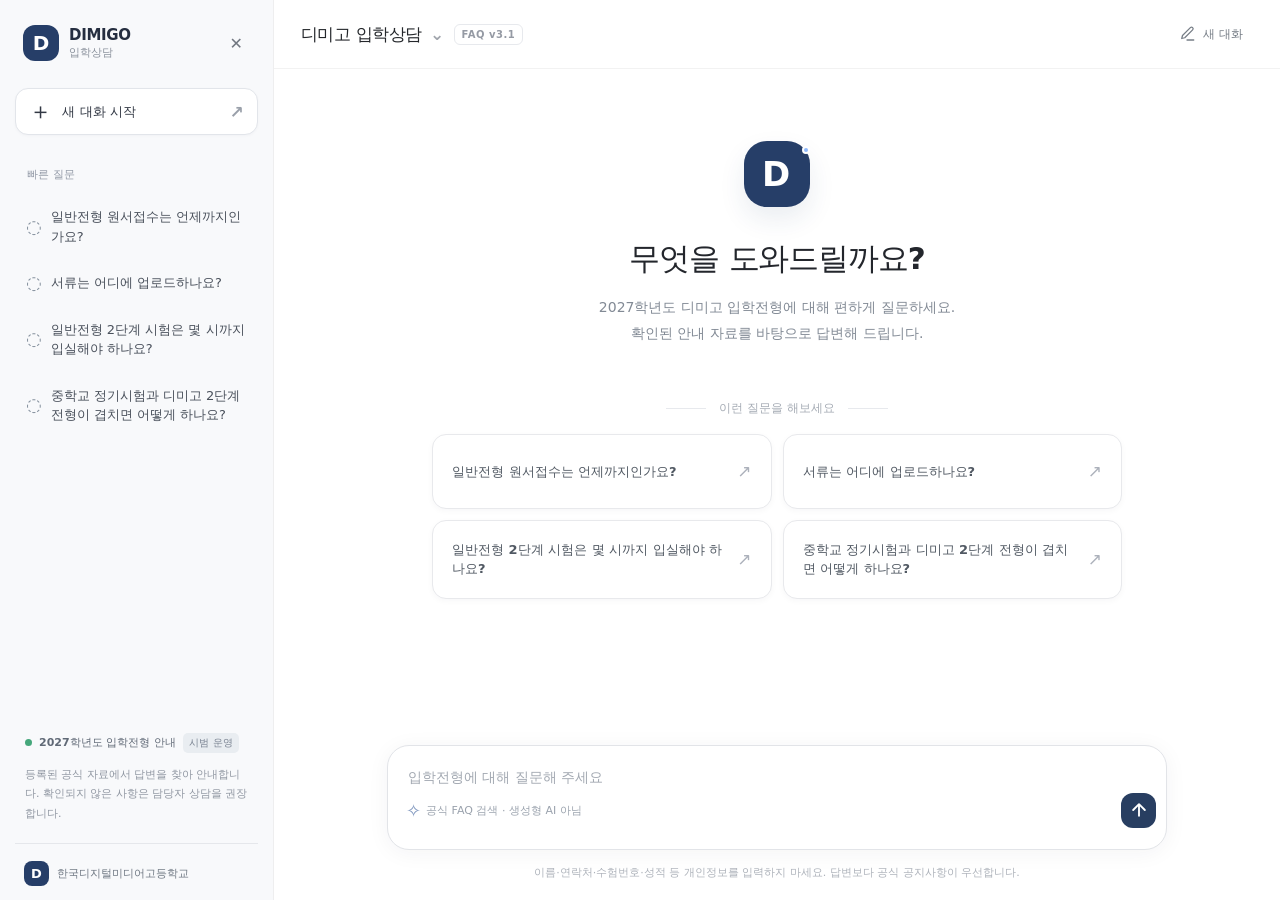
==== commit becd2f18: "Add files via upload" ====
--- a/index.html
+++ b/index.html
@@ -30,7 +30,7 @@
     <div class="mobile-overlay" id="mobileOverlay" hidden></div>
     <section class="main-panel">
       <header class="topbar">
-        <div class="header-left"><button class="icon-button menu-toggle" id="menuBtn" type="button" aria-label="메뉴 열기"><svg viewBox="0 0 24 24" fill="none" stroke="currentColor" stroke-width="1.8" stroke-linecap="round"><path d="M4 7h16M4 12h16M4 17h16"/></svg></button><div class="header-title">디미고 입학상담 <span class="header-chevron">⌄</span></div><span class="header-beta">BETA</span></div>
+        <div class="header-left"><button class="icon-button menu-toggle" id="menuBtn" type="button" aria-label="메뉴 열기"><svg viewBox="0 0 24 24" fill="none" stroke="currentColor" stroke-width="1.8" stroke-linecap="round"><path d="M4 7h16M4 12h16M4 17h16"/></svg></button><div class="header-title">디미고 입학상담 <span class="header-chevron">⌄</span></div><span class="header-beta">FAQ v3.1</span></div>
         <button class="top-action" id="topResetBtn" type="button" title="새 대화 시작"><svg viewBox="0 0 24 24" fill="none" stroke="currentColor" stroke-width="1.7" stroke-linecap="round" stroke-linejoin="round"><path d="M12 20h9M16.5 3.5a2.12 2.12 0 0 1 3 3L9 17l-4 1 1-4Z"/></svg><span>새 대화</span></button>
       </header>
       <main class="conversation" id="chat" aria-label="입학상담 대화" aria-live="polite" aria-relevant="additions text">
@@ -116,11 +116,10 @@
 function closeMenu(){$('sidebar').classList.remove('open');$('mobileOverlay').hidden=true}
 async function init(){
   try{
-    const [cfg,knowledge]=await Promise.all([
-      fetch('./data/config.json',{cache:'no-store'}),fetch('./data/knowledge.json',{cache:'no-store'})
-    ]);
-    if(!cfg.ok||!knowledge.ok)throw new Error('자료 파일을 읽지 못했습니다.');
-    state.config=await cfg.json();const kb=await knowledge.json();state.entries=Array.isArray(kb.entries)?kb.entries:[];
+    // v3.1: self-contained public FAQ data. No fetch/cache/path dependency.
+    state.config={"schoolName":"한국디지털미디어고등학교","academicYear":"2027","kakaoUrl":"https://pf.kakao.com/_xmKrMn/chat","kakaoLabel":"카카오톡 1:1 입학상담","fallbackMessage":"질문에 딱 맞는 공식 안내를 안전하게 확인하지 못했습니다. 아래 카카오톡 입학상담에서 문의해 주세요. (이 챗봇은 생성형 AI가 아닌 공식 FAQ 검색 서비스입니다.)","suggestedQuestions":["일반전형 원서접수는 언제까지인가요?","서류는 어디에 업로드하나요?","일반전형 2단계 시험은 몇 시까지 입실해야 하나요?","중학교 정기시험과 디미고 2단계 전형이 겹치면 어떻게 하나요?"]};
+    const kb={"version":"2027-verified-v3","updatedAt":"2026-11-10","description":"2027학년도 전형요항 PDF 및 열람 가능한 공식 학교 공지사항에 근거한 운영자 검토용 FAQ. 생성형 AI 아님.","entries":[{"id":"faq-001","status":"published","question":"넌 누구니?","variants":["너 누구야","챗봇 소개","어떤 봇이야","누구세요","안녕 챗봇"],"keywords":[],"answer":"안녕하세요. 저는 한국디지털미디어고등학교의 2027학년도 신입생 입학전형을 안내하는 FAQ 챗봇입니다. 공식 전형요항과 학교 공지사항에 근거해 답변하며, 개인별 전형 결과나 확인되지 않은 내용은 카카오톡 입학상담으로 안내합니다.","sourceTitle":"2027학년도 신입생 입학전형요항","sourceUrl":"https://dimigo-h.goeas.kr/dimigo-h/cm/cntnts/cntntsView.do?cntntsId=1889&mi=13632"},{"id":"faq-002","status":"published","question":"어떤 학과를 모집하나요?","variants":["모집 학과 알려줘","디미고 학과 종류","학과가 몇 개야","학과별 정원"],"keywords":[],"answer":"2027학년도 모집학과는 e-비즈니스과, 디지털콘텐츠과, 웹프로그래밍과, 해킹방어과의 4개 학과입니다. 총 모집정원은 174명입니다.","sourceTitle":"2027학년도 신입생 입학전형요항","sourceUrl":"https://dimigo-h.goeas.kr/dimigo-h/cm/cntnts/cntntsView.do?cntntsId=1889&mi=13632"},{"id":"faq-003","status":"published","question":"학과별 모집인원은 몇 명인가요?","variants":["모집정원은 어떻게 돼","각 과 몇 명 뽑아","학과 정원","일반전형 인원"],"keywords":[],"answer":"e-비즈니스과 29명(특별 8명·일반 21명), 디지털콘텐츠과 29명(특별 8명·일반 21명), 웹프로그래밍과 58명(특별 18명·일반 40명), 해킹방어과 58명(특별 18명·일반 40명)입니다. 정원 외 대상자는 별도 선발합니다.","sourceTitle":"2027학년도 신입생 입학전형요항","sourceUrl":"https://dimigo-h.goeas.kr/dimigo-h/cm/cntnts/cntntsView.do?cntntsId=1889&mi=13632"},{"id":"faq-004","status":"published","question":"전국 어디서나 지원할 수 있나요?","variants":["타지역 지원 가능해","서울에서도 지원돼","전국 모집이야","지역 제한 있나요"],"keywords":[],"answer":"네. 2027학년도 한국디지털미디어고등학교는 전국단위로 모집합니다. 전형별 지원 자격은 별도로 확인해 주세요.","sourceTitle":"2027학년도 신입생 입학전형요항","sourceUrl":"https://dimigo-h.goeas.kr/dimigo-h/cm/cntnts/cntntsView.do?cntntsId=1889&mi=13632"},{"id":"faq-005","status":"published","question":"전형료가 있나요?","variants":["지원비 얼마야","원서접수 비용","응시료 무료인가요"],"keywords":[],"answer":"아니요. 2027학년도 신입생 입학전형의 전형료는 없습니다.","sourceTitle":"2027학년도 신입생 입학전형요항","sourceUrl":"https://dimigo-h.goeas.kr/dimigo-h/cm/cntnts/cntntsView.do?cntntsId=1889&mi=13632"},{"id":"faq-006","status":"published","question":"2지망을 쓸 수 있나요?","variants":["2지망도 지원 가능해","1지망 2지망 우선순위","두 학과 지원","2지망 선발 기준"],"keywords":[],"answer":"학과는 2지망까지 지원할 수 있으며 1지망 우선으로 배정합니다. 2지망 배정은 해당 학과 미달 시에만 이루어집니다.","sourceTitle":"2027학년도 신입생 입학전형요항","sourceUrl":"https://dimigo-h.goeas.kr/dimigo-h/cm/cntnts/cntntsView.do?cntntsId=1889&mi=13632"},{"id":"faq-007","status":"published","question":"특별전형에는 어떤 부문이 있나요?","variants":["특별전형 종류","자기추천 창업특기 대회입상","특별전형 지원 자격"],"keywords":[],"answer":"진로적성(취업희망자) 특별전형은 대회입상·창업특기·자기추천 부문으로 구성됩니다. 각 부문별 지원 자격과 제출자료는 전형요항 및 제출서류 안내를 확인해 주세요.","sourceTitle":"2027학년도 신입생 입학전형요항","sourceUrl":"https://dimigo-h.goeas.kr/dimigo-h/cm/cntnts/cntntsView.do?cntntsId=1889&mi=13632"},{"id":"faq-008","status":"published","question":"일반전형은 어떤 방식으로 선발하나요?","variants":["일반전형 점수 배점","일반전형 1차 2차","일반전형 200점","1단계 2배수"],"keywords":[],"answer":"총점은 200점이며 1단계는 교과점수 120점과 학교생활기록부 종합평가 20점으로 학과별 정원의 2배수를 선발합니다(동점자는 모두 선발). 2단계 소질·적성검사 40점과 일반면접 20점을 합산해 최종 합격자를 선정합니다.","sourceTitle":"2027학년도 신입생 입학전형요항","sourceUrl":"https://dimigo-h.goeas.kr/dimigo-h/cm/cntnts/cntntsView.do?cntntsId=1889&mi=13632"},{"id":"faq-009","status":"published","question":"특별전형은 어떻게 점수를 산정하나요?","variants":["특별전형 배점","특별전형 면접 몇 점","특별전형 총점"],"keywords":[],"answer":"총 200점으로 교과 60점, 학교생활기록부 종합평가 20점, 활동증빙자료 60점, 자기소개서 20점, 심층면접 40점입니다. 1단계 합산점수로 정원의 2배수를 선발하고, 2단계 면접 점수를 합산해 최종 선발합니다.","sourceTitle":"2027학년도 신입생 입학전형요항","sourceUrl":"https://dimigo-h.goeas.kr/dimigo-h/cm/cntnts/cntntsView.do?cntntsId=1889&mi=13632"},{"id":"faq-010","status":"published","question":"특별전형에 떨어지면 일반전형에 다시 지원할 수 있나요?","variants":["특별전형 불합격 일반전형","특별 떨어지면 일반 가능","특별전형 탈락 재지원"],"keywords":[],"answer":"네. 진로적성특별전형에서 선발되지 않은 학생은 일반전형에 재지원할 수 있습니다. 원서를 다시 접수해야 하며, 입학관리시스템에서는 불합격 결과 페이지의 ‘재지원하기’ 탭을 이용하라는 별도 안내가 있습니다.","sourceTitle":"2027학년도 신입생 입학전형요항","sourceUrl":"https://dimigo-h.goeas.kr/dimigo-h/cm/cntnts/cntntsView.do?cntntsId=1889&mi=13632"},{"id":"faq-011","status":"published","question":"일반전형 교과는 어떤 과목을 반영하나요?","variants":["내신 반영 과목","사회 과학도 반영하나요","영어 수학 국어 점수","교과 반영 학기"],"keywords":[],"answer":"2027학년도 교과점수 반영 과목은 국어·수학·영어입니다. 반영 범위는 1학년 2학기부터 3학년 2학기까지이며, 3학년 2학기는 10월 31일 이전 실제 실시한 평가를 기준으로 합니다. 2028학년도부터는 별도 변경 예고가 있으므로 혼동하지 않도록 주의해 주세요.","sourceTitle":"2027학년도 신입생 입학전형요항","sourceUrl":"https://dimigo-h.goeas.kr/dimigo-h/cm/cntnts/cntntsView.do?cntntsId=1889&mi=13632"},{"id":"faq-012","status":"published","question":"미인정 결석이나 지각은 몇 점 감점되나요?","variants":["미인정 지각 감점","무단결석 점수","출결 점수","결석 몇 점"],"keywords":[],"answer":"2027학년도 출결 평가(6점)에서 미인정 결석은 1회당 1점씩 최대 6점 감점되고, 미인정 지각·조퇴·결과는 매회 0.5점씩 감점됩니다. 질병 결석과 출석인정결석 등은 해당 미인정 결석 횟수에 포함하지 않습니다.","sourceTitle":"2027학년도 신입생 입학전형요항","sourceUrl":"https://dimigo-h.goeas.kr/dimigo-h/cm/cntnts/cntntsView.do?cntntsId=1889&mi=13632"},{"id":"faq-013","status":"published","question":"독서활동 점수는 어떻게 계산하나요?","variants":["독서 몇 권 만점","독서활동 20권","책 한권 점수"],"keywords":[],"answer":"2027학년도 독서활동은 6점 만점입니다. 0권이면 2점이고, 학교생활기록부 독서활동 상황에 기재된 도서 1권당 0.2점씩 가산해 20권 이상이면 6점입니다. 학년당 최대 10권까지 인정됩니다.","sourceTitle":"2027학년도 신입생 입학전형요항","sourceUrl":"https://dimigo-h.goeas.kr/dimigo-h/cm/cntnts/cntntsView.do?cntntsId=1889&mi=13632"},{"id":"faq-014","status":"published","question":"봉사활동 점수는 어떻게 반영하나요?","variants":["봉사 15시간","봉사시간 반영","봉사활동 몇 점"],"keywords":[],"answer":"2027학년도 봉사활동은 2점 만점으로, 0시간 0.5점에서 시작해 매 시간 0.1점씩 가산하고 15시간 이상이면 2점입니다. 2028학년도부터 미반영한다는 별도의 사전예고가 있으므로 2027학년도와 구별해 주세요.","sourceTitle":"2027학년도 신입생 입학전형요항","sourceUrl":"https://dimigo-h.goeas.kr/dimigo-h/cm/cntnts/cntntsView.do?cntntsId=1889&mi=13632"},{"id":"faq-015","status":"published","question":"교내 수상실적은 어떻게 반영하나요?","variants":["교내상 점수","상장 몇 개 만점","상장 인정기준"],"keywords":[],"answer":"2027학년도 교내 수상실적은 3점 만점으로, 0회 1.5점부터 인정 수상 1회당 0.3점씩 가산해 5회 이상 3점입니다. 한 학기당 1개만 인정하며 교과성적 관련 상, 출결 관련 상, 4인 이상 단체수상 등은 제외합니다.","sourceTitle":"2027학년도 신입생 입학전형요항","sourceUrl":"https://dimigo-h.goeas.kr/dimigo-h/cm/cntnts/cntntsView.do?cntntsId=1889&mi=13632"},{"id":"faq-016","status":"published","question":"학생회장이나 반장 활동도 점수에 반영되나요?","variants":["임원활동 점수","반장 점수","학생회 점수"],"keywords":[],"answer":"네. 2027학년도 자치회 임원활동은 최대 3점입니다. 전교·학년 학생회장·부회장, 학급회장·부회장을 대상으로 0회 2.1점, 1회 2.4점, 2회 2.7점, 3회 이상 3점이며 같은 학기 중복 활동은 1개만 반영합니다.","sourceTitle":"2027학년도 신입생 입학전형요항","sourceUrl":"https://dimigo-h.goeas.kr/dimigo-h/cm/cntnts/cntntsView.do?cntntsId=1889&mi=13632"},{"id":"faq-017","status":"published","question":"검정고시로 지원할 수 있나요?","variants":["검정고시 지원 가능","검정고시 일반전형","중졸 검정고시"],"keywords":[],"answer":"중학교 졸업과 동등 이상의 학력이 인정되면 지원 자격에 해당할 수 있습니다. 검정고시자의 일반전형 1단계 점수는 경기도교육청 2027학년도 고입 내신성적반영지침을 준용해 전과목(선택과목 제외)을 반영하여 총 140점 만점으로 산출합니다.","sourceTitle":"2027학년도 신입생 입학전형요항","sourceUrl":"https://dimigo-h.goeas.kr/dimigo-h/cm/cntnts/cntntsView.do?cntntsId=1889&mi=13632"},{"id":"faq-018","status":"published","question":"검정고시 점수는 어디서 계산하나요?","variants":["검정고시 내신 산출","검정고시 환산","검정고시 성적 계산"],"keywords":[],"answer":"검정고시 지원자는 경기도교육청 고등학교 입학·전학 포털의 ‘2027학년도 경기도 고입내신산출 참고자료(검정고시용)’을 확인해 산출해야 합니다. 개별 점수의 확정이나 합격 가능성 판단은 챗봇이 하지 않습니다.","sourceTitle":"검정고시자 고입내신 산출 참고자료","sourceUrl":"https://dimigo-h.goeas.kr/dimigo-h/na/ntt/selectNttInfo.do?mi=13631&bbsId=6915&nttSn=1531133"},{"id":"faq-019","status":"published","question":"특례입학은 어떻게 선발하나요?","variants":["특례 60점","특례전형 배점","특례입학 지원"],"keywords":[],"answer":"특례입학대상자는 관련 법령과 전형요항에 따라 원칙적으로 정원 외로 선발하며, 소질·적성검사 40점과 면접 20점의 합계 60점으로 평가합니다. 일부 법령상 유형은 정원 내 선발에 해당하므로 개별 자격과 서류는 담당자에게 확인해 주세요.","sourceTitle":"2027학년도 신입생 입학전형요항","sourceUrl":"https://dimigo-h.goeas.kr/dimigo-h/cm/cntnts/cntntsView.do?cntntsId=1889&mi=13632"},{"id":"faq-020","status":"published","question":"국가유공자 자녀는 어떻게 선발하나요?","variants":["국가유공자 정원 외","유공자 전형","교육지원대상자"],"keywords":[],"answer":"국가유공자 자녀(교육지원대상자)는 입학정원의 3% 범위 내에서 일반전형 점수 산정 기준을 적용해 정원 외로 선발합니다. 전형요항상 학과별 선발 상한도 있으므로 상세 내용은 공식 요항을 확인해 주세요.","sourceTitle":"2027학년도 신입생 입학전형요항","sourceUrl":"https://dimigo-h.goeas.kr/dimigo-h/cm/cntnts/cntntsView.do?cntntsId=1889&mi=13632"},{"id":"faq-021","status":"published","question":"합격 후 다른 학교에 지원할 수 있나요?","variants":["이중지원 가능","합격 후 후기학교","등록 포기 다른 학교"],"keywords":[],"answer":"전형요항에는 전기학교 이중지원 금지 및 합격자(등록포기·입학포기자 포함)의 전기학교 추가모집·후기학교 지원 제한이 명시되어 있습니다. 개별 사례는 관련 입학전형 규정에 따라 확인해야 하므로 카카오톡으로 문의해 주세요.","sourceTitle":"2027학년도 신입생 입학전형요항","sourceUrl":"https://dimigo-h.goeas.kr/dimigo-h/cm/cntnts/cntntsView.do?cntntsId=1889&mi=13632"},{"id":"faq-022","status":"published","question":"면접에 응시하지 않으면 어떻게 되나요?","variants":["면접 결시","적성검사 안 보면","2차 시험 불참"],"keywords":[],"answer":"전형요항에 따르면 2단계 전형 대상자가 면접에 응시하지 않은 경우 불합격 처리됩니다. 일반전형 소질·적성검사에 응시하지 않은 경우도 불합격 처리됩니다.","sourceTitle":"2027학년도 신입생 입학전형요항","sourceUrl":"https://dimigo-h.goeas.kr/dimigo-h/cm/cntnts/cntntsView.do?cntntsId=1889&mi=13632"},{"id":"faq-023","status":"published","question":"일반전형 원서접수는 언제까지인가요?","variants":["일반전형 접수기간","일반 원서 마감","일반전형 11월 9일","원서 언제까지","일반전형 언제까지","일반전형 언제까지 접수해","일반전형 접수 언제까지","일반전형 접수마감 언제야"],"keywords":[],"answer":"최신 학교 공지에서는 2027학년도 일반전형 원서접수 및 서류 제출 기한을 2026년 11월 13일(금) 17:00까지로 안내합니다. 원서 작성은 11월 9일(월)부터 시작합니다. 전형요항 표에는 11월 12~13일로 기재되어 있어 시작일 표기가 다르므로, 실제 시스템 운영 기간은 최신 학교 공지를 확인해 주세요.","sourceTitle":"일반전형 원서접수 및 입학관리시스템 FAQ","sourceUrl":"https://dimigo-h.goeas.kr/dimigo-h/na/ntt/selectNttInfo.do?mi=13631&bbsId=6915&nttSn=1536010"},{"id":"faq-024","status":"published","question":"서류는 어디에 업로드하나요?","variants":["서류 제출 방법","증빙서류 어디 올려","원서 제출 후 파일 첨부","서류 업로드 위치"],"keywords":[],"answer":"입학관리시스템에서 원서를 작성한 뒤 ‘원서 마감 및 출력’ 단계에서 마감하고 다음 단계로 이동하면 서류 제출 화면이 나타납니다. 해당 항목에 맞게 필요한 PDF 등을 업로드하여 제출하세요.","sourceTitle":"일반전형 원서접수 및 입학관리시스템 FAQ","sourceUrl":"https://dimigo-h.goeas.kr/dimigo-h/na/ntt/selectNttInfo.do?mi=13631&bbsId=6915&nttSn=1536010"},{"id":"faq-025","status":"published","question":"원서 마감 후 학과나 지망을 바꿀 수 있나요?","variants":["학과 바꾸기","1지망 수정","지원학과 변경","지망 변경 가능"],"keywords":[],"answer":"아니요. 공식 공지에 따르면 ‘원서 마감 및 출력’ 단계에서 마감한 이후에는 학과 및 지망 변경이 불가능합니다. 마감 전 지원 학과와 지망을 반드시 확인해 주세요.","sourceTitle":"일반전형 원서접수 및 입학관리시스템 FAQ","sourceUrl":"https://dimigo-h.goeas.kr/dimigo-h/na/ntt/selectNttInfo.do?mi=13631&bbsId=6915&nttSn=1536010"},{"id":"faq-026","status":"published","question":"원서 마감 후 성적 입력 오류를 수정할 수 있나요?","variants":["원서 오류 수정","성적 잘못 입력","마감 후 수정","원서 잘못 썼어"],"keywords":[],"answer":"원서 마감 뒤에는 지원자가 시스템에서 직접 수정할 수 없습니다. 성적 등의 부득이한 입력 오류가 있다면 원서 출력본에 수기로 수정 사항을 표시해 스캔·업로드하고, 원서 및 서류 제출을 완료한 뒤 카카오톡 채널로 수정 전후 내용을 알려야 합니다. 제출 증빙과 대조해 학교가 수정 가능 여부를 판단합니다. 학과·지망 변경은 불가합니다.","sourceTitle":"일반전형 원서접수 및 입학관리시스템 FAQ","sourceUrl":"https://dimigo-h.goeas.kr/dimigo-h/na/ntt/selectNttInfo.do?mi=13631&bbsId=6915&nttSn=1536010"},{"id":"faq-027","status":"published","question":"사진을 바꿨는데 그대로 보여요.","variants":["사진 변경 안됨","증명사진 수정 안돼","업로드 사진 그대로","사진 업데이트"],"keywords":[],"answer":"사진을 새로 올려도 화면에 즉시 변경되지 않은 것처럼 보일 수 있습니다. 다음 단계로 이동했다가 이전 단계로 돌아와 변경된 사진을 확인해 주세요.","sourceTitle":"일반전형 원서접수 및 입학관리시스템 FAQ","sourceUrl":"https://dimigo-h.goeas.kr/dimigo-h/na/ntt/selectNttInfo.do?mi=13631&bbsId=6915&nttSn=1536010"},{"id":"faq-028","status":"published","question":"학교 전화번호를 수정할 수 없어요.","variants":["학교번호 수정","학교 전화번호 수정","담임선생님 전화번호","나이스 코드 번호"],"keywords":[],"answer":"입학관리시스템의 학교 전화번호는 학교 NEIS 코드를 기반으로 자동 입력되므로 별도 수정이 불가능합니다. 자동 입력된 번호를 그대로 두고 다음 단계로 진행하세요.","sourceTitle":"일반전형 원서접수 및 입학관리시스템 FAQ","sourceUrl":"https://dimigo-h.goeas.kr/dimigo-h/na/ntt/selectNttInfo.do?mi=13631&bbsId=6915&nttSn=1536010"},{"id":"faq-029","status":"published","question":"수험표는 언제 어디서 출력하나요?","variants":["수험표 출력 위치","수험표 발급","수험표 직인","원서 접수하자마자 수험표"],"keywords":[],"answer":"2027학년도에는 1단계 합격자 발표 이후 2단계 전형 대상자만 입학관리시스템에서 수험표를 출력할 수 있습니다. 수험표에 학교장 직인을 별도로 날인하지 않아도 됩니다.","sourceTitle":"일반전형 원서접수 및 입학관리시스템 FAQ","sourceUrl":"https://dimigo-h.goeas.kr/dimigo-h/na/ntt/selectNttInfo.do?mi=13631&bbsId=6915&nttSn=1536010"},{"id":"faq-030","status":"published","question":"접수 여부는 어떻게 확인하나요?","variants":["원서 접수됐나요","수험번호 확인","접수확인 안돼","접수 결과 조회"],"keywords":[],"answer":"일반전형 접수 여부는 원서접수 마감 후(2026년 11월 13일 17:00 이후) 학교 홈페이지 공지에 게시하는 수험번호를 대조해 확인하도록 안내되어 있습니다. 지원자 개인정보 보호를 위해 전화로 개별 접수 여부를 안내하지 않는다고 공지되어 있습니다.","sourceTitle":"일반전형 원서접수 및 입학관리시스템 FAQ","sourceUrl":"https://dimigo-h.goeas.kr/dimigo-h/na/ntt/selectNttInfo.do?mi=13631&bbsId=6915&nttSn=1536010"},{"id":"faq-031","status":"published","question":"일반전형 2단계 전형일 출결은 어떻게 처리하나요?","variants":["면접 공결 처리","2차 시험 출석 인정","출결 협조 공문","학교 빠져도 돼"],"keywords":[],"answer":"일반전형 2단계 전형 대상자로 선정된 뒤, 학교 공지에 첨부된 ‘출결처리 협조 공문’과 입학관리시스템의 ‘1단계 합격 결과 화면’을 함께 출력해 재학 중인 중학교에 제출하세요. 공문만 단독 제출하면 개별 합격을 증명할 수 없습니다. 최종 출결처리는 재학 중학교 규정과 절차를 따릅니다.","sourceTitle":"일반전형 2단계 출결처리 협조 공문 안내","sourceUrl":"https://dimigo-h.goeas.kr/dimigo-h/na/ntt/selectNttInfo.do?mi=13631&bbsId=6915&nttSn=1537418"},{"id":"faq-032","status":"published","question":"중학교 정기시험과 디미고 2단계 전형이 겹치면 어떻게 하나요?","variants":["월요일에 중학교 시험","중간고사 면접 겹침","기말고사 2차 겹침","정기시험 인정점"],"keywords":[],"answer":"2026년 11월 16일(월) 중학교 정기시험과 디미고 일반전형 2단계 전형이 겹치는 경우, 학생과 보호자가 어느 시험에 응시할지 결정해야 합니다. 중학교 시험 결시에 대한 출석인정결석·인정점 처리 여부는 재학 중학교의 학업성적관리규정에 따르므로 담임·성적 담당 선생님과 미리 확인해 주세요.","sourceTitle":"일반전형 2단계 출결처리 협조 공문 안내","sourceUrl":"https://dimigo-h.goeas.kr/dimigo-h/na/ntt/selectNttInfo.do?mi=13631&bbsId=6915&nttSn=1537418"},{"id":"faq-033","status":"published","question":"일반전형 2단계 시험은 몇 시까지 입실해야 하나요?","variants":["2차 입실 마감","면접 몇 시 도착","14시 늦으면","일반전형 지각"],"keywords":[],"answer":"2026년 11월 16일(월) 일반전형 2단계는 14:00 소질·적성검사, 15:00 일반면접 순으로 진행됩니다. 반드시 14:00까지 지정 고사실에 입실해야 하며, 14:00 이후에는 사유와 무관하게 입실할 수 없다고 공지되어 있습니다.","sourceTitle":"일반전형 2단계 출결처리 협조 공문 안내","sourceUrl":"https://dimigo-h.goeas.kr/dimigo-h/na/ntt/selectNttInfo.do?mi=13631&bbsId=6915&nttSn=1537418"},{"id":"faq-034","status":"published","question":"출결 협조 공문은 언제 출력하나요?","variants":["공문 미리 제출","출결 공문 출력 시기","합격 화면 제출"],"keywords":[],"answer":"공문은 사전에 게시되어 있지만, 실제 출력 및 재학 중학교 제출은 일반전형 2단계 대상자 발표 이후에 진행해야 합니다. 협조 공문과 1단계 합격 결과 화면을 함께 제출하세요.","sourceTitle":"일반전형 2단계 출결처리 협조 공문 안내","sourceUrl":"https://dimigo-h.goeas.kr/dimigo-h/na/ntt/selectNttInfo.do?mi=13631&bbsId=6915&nttSn=1537418"},{"id":"faq-035","status":"published","question":"특별전형과 일반전형 면접 방식은 어떻게 다른가요?","variants":["일반면접 몇 명씩","심층면접 1대1","면접 시간","면접 진행 방식"],"keywords":[],"answer":"학교 면접 안내에 따르면 특별전형 심층면접은 학생 1명과 면접위원 2~3명이 약 10분(±2분) 동안 진행하고, 일반전형 일반면접은 학생 3명과 면접위원 2~3명이 한 조로 약 13분(±2분) 동안 진행합니다. 실제 전형 안내를 우선 확인하세요.","sourceTitle":"일반면접과 심층면접 안내","sourceUrl":"https://dimigo-h.goeas.kr/dimigo-h/na/ntt/selectNttInfo.do?mi=13631&bbsId=6915&nttSn=1525010"},{"id":"faq-036","status":"published","question":"면접에서 학교생활기록부 내용을 평가하나요?","variants":["학생부 질문 나오나요","생기부 면접 평가","학교생활기록부 면접"],"keywords":[],"answer":"학교 공지에 따르면 학교생활기록부는 학생을 이해하는 참고자료로 활용될 수 있지만, 학생부에 적힌 특정 활동 자체를 면접에서 평가하는 방식은 아닙니다. 각 전형에서 공지한 평가요소와 본인이 제출한 자료를 중심으로 준비하세요.","sourceTitle":"일반면접과 심층면접 안내","sourceUrl":"https://dimigo-h.goeas.kr/dimigo-h/na/ntt/selectNttInfo.do?mi=13631&bbsId=6915&nttSn=1525010"},{"id":"faq-037","status":"published","question":"소질·적성검사는 어떤 시험인가요?","variants":["소질적성 시험 내용","적성검사 50분","IT 시험 문제","소질 적성검사란"],"keywords":[],"answer":"일반전형 소질·적성검사는 IT 기초 이해, 문제해결, 논리적 사고, 독해·정보이해, 수리추론, 창의융합적 사고 등을 평가하는 50분, 40점의 시험입니다. 중학교 정보 교과와 다른 교과가 융합된 문항도 출제될 수 있습니다.","sourceTitle":"일반전형 소질·적성검사 안내","sourceUrl":"https://dimigo-h.goeas.kr/dimigo-h/na/ntt/selectNttInfo.do?mi=13631&bbsId=6915&nttSn=1523628"},{"id":"faq-038","status":"published","question":"소질·적성검사 기출문제는 어디서 볼 수 있나요?","variants":["적성검사 기출","기출문제 다운로드","적성시험 예시문제"],"keywords":[],"answer":"학교 입학공지사항의 ‘일반전형 소질·적성검사란 무엇인가요? (기출문제 공개)’ 게시글에서 예시 및 기출문항을 확인할 수 있습니다.","sourceTitle":"일반전형 소질·적성검사 안내","sourceUrl":"https://dimigo-h.goeas.kr/dimigo-h/na/ntt/selectNttInfo.do?mi=13631&bbsId=6915&nttSn=1523628"},{"id":"faq-039","status":"published","question":"자기추천이나 창업특기 실적설명서는 몇 개 제출하나요?","variants":["실적 설명 2개","보조영상 몇 분","활동실적 몇 건","자기추천 실적"],"keywords":[],"answer":"창업특기·자기추천 지원자는 중학교 재학 중 수상하거나 활동한 대표 실적 1건에 대한 실적설명서와 3분 이내 보조 영상을 제출해야 합니다. 여러 실적을 묶어 제출하는 것은 허용되지 않습니다.","sourceTitle":"특별전형 제출서류 및 실적 작성 안내","sourceUrl":"https://dimigo-h.goeas.kr/dimigo-h/na/ntt/selectNttInfo.do?mi=13631&bbsId=6915&nttSn=1524153"},{"id":"faq-040","status":"published","question":"대회입상 부문도 실적설명서를 내나요?","variants":["대회입상 실적설명","대회 상장 사본","대회입상 증빙"],"keywords":[],"answer":"아니요. 대회입상 부문은 별도 실적설명서 대신 지원 자격에 맞는 상장 사본 또는 수상증빙공문을 제출합니다. 특별전형 공통 제출서류인 자기소개서, 취업(창업)계획서 및 교사추천서 등도 준비해야 합니다.","sourceTitle":"특별전형 제출서류 및 실적 작성 안내","sourceUrl":"https://dimigo-h.goeas.kr/dimigo-h/na/ntt/selectNttInfo.do?mi=13631&bbsId=6915&nttSn=1524153"},{"id":"faq-041","status":"published","question":"한국코드페어 상으로 대회입상 지원이 가능한가요?","variants":["코드페어 대회입상","한국코드페어 특별전형","코드페어 상장"],"keywords":[],"answer":"학교의 2027학년도 특별전형 제출서류 안내에 따르면 한국코드페어 수상실적은 대회입상 부문 대상에서 제외되었으며, 자기추천 부문으로 지원할 수 있다고 안내되어 있습니다.","sourceTitle":"특별전형 제출서류 및 실적 작성 안내","sourceUrl":"https://dimigo-h.goeas.kr/dimigo-h/na/ntt/selectNttInfo.do?mi=13631&bbsId=6915&nttSn=1524153"},{"id":"faq-042","status":"published","question":"학교생활기록부Ⅱ에 원본대조필이 필요한가요?","variants":["학생부 원본대조필","나이스 PDF 바로 저장","생활기록부 스캔"],"keywords":[],"answer":"교사 NEIS에서 PDF로 직접 저장한 학교생활기록부Ⅱ는 원본대조필 없이 제출할 수 있습니다. 종이로 출력한 경우에는 원본대조필을 한 뒤 PDF로 스캔해 업로드해야 합니다.","sourceTitle":"학교생활기록부Ⅱ PDF 저장방법","sourceUrl":"https://dimigo-h.goeas.kr/dimigo-h/na/ntt/selectNttInfo.do?mi=13631&bbsId=6915&nttSn=1532144"},{"id":"faq-043","status":"published","question":"학교생활기록부Ⅱ를 출력할 때 무엇을 체크하나요?","variants":["상급학교 제출용 체크","교내상 출력 방법","나이스 생기부 출력"],"keywords":[],"answer":"NEIS에서 학생부Ⅱ와 단면출력만 체크하고, ‘상급학교 제출용’ 등 다른 출력 옵션은 체크하지 말라고 안내하고 있습니다. 교내 수상기록이 누락되지 않도록 확인해야 합니다.","sourceTitle":"학교생활기록부Ⅱ PDF 저장방법","sourceUrl":"https://dimigo-h.goeas.kr/dimigo-h/na/ntt/selectNttInfo.do?mi=13631&bbsId=6915&nttSn=1532144"},{"id":"faq-044","status":"published","question":"학교생활기록부 출결 마감 기준일은 언제인가요?","variants":["출결 마감일","생기부 기준일","10월 31일 학생부"],"keywords":[],"answer":"2027학년도 입학전형용 학교생활기록부 출결 마감 기준일은 2026년 10월 31일입니다. 출결 특기사항란에 해당 기준일을 기입하도록 안내되어 있습니다.","sourceTitle":"학교생활기록부Ⅱ PDF 저장방법","sourceUrl":"https://dimigo-h.goeas.kr/dimigo-h/na/ntt/selectNttInfo.do?mi=13631&bbsId=6915&nttSn=1532144"},{"id":"faq-045","status":"published","question":"3학년 세특과 행동특성 의견이 비어 있어도 되나요?","variants":["3학년 세특 공란","행특 비어있어도","학생부 기재 미완료"],"keywords":[],"answer":"학교의 학생부Ⅱ 제출 안내에 따르면 3학년 과목별 세부능력 및 특기사항과 행동특성 및 종합의견은 공란이어도 됩니다. 다만 다른 제출 필수 요소는 별도로 확인해야 합니다.","sourceTitle":"학교생활기록부Ⅱ PDF 저장방법","sourceUrl":"https://dimigo-h.goeas.kr/dimigo-h/na/ntt/selectNttInfo.do?mi=13631&bbsId=6915&nttSn=1532144"},{"id":"faq-046","status":"published","question":"자유학기라 특정 학기 성적이 없으면 어떻게 하나요?","variants":["자유학기 성적 없어요","1학년 2학기 성적 공백","자유학년제 내신"],"keywords":[],"answer":"공식 FAQ에 따르면 자유학기 등으로 특정 학기 성적이 없는 경우 경기도교육청 고입 내신성적 반영지침에 따라 대체합니다. 예컨대 한 학기의 성적만 없으면 해당 학년의 다른 학기 성적으로 대체하며, 두 학기 모두 없으면 차상위 학년 성적을 기준으로 처리합니다. 세부 사례는 원문 지침을 확인하세요.","sourceTitle":"내신성적 산출 관련 자주 묻는 질문","sourceUrl":"https://dimigo-h.goeas.kr/dimigo-h/na/ntt/selectNttInfo.do?mi=13631&bbsId=6915&nttSn=1524004"},{"id":"faq-047","status":"published","question":"3학년 2학기 시험이 10월 31일 이후라면 성적을 어떻게 내나요?","variants":["지필고사 11월","3학년 2학기 성적 산출","10월 31일 이후 시험","수행평가만 실시"],"keywords":[],"answer":"10월 31일까지 실제 실시한 지필·수행평가를 100% 기준으로 환산해 성적을 산출합니다. 그 이후 실시 예정인 시험 점수를 예상하여 입력하지 않습니다. 타 시·도 중학교는 별도 수기 성적통지표가 필요할 수 있습니다.","sourceTitle":"내신성적 산출 관련 자주 묻는 질문","sourceUrl":"https://dimigo-h.goeas.kr/dimigo-h/na/ntt/selectNttInfo.do?mi=13631&bbsId=6915&nttSn=1524004"},{"id":"faq-048","status":"published","question":"타 시·도 중학교는 3학년 2학기 성적통지표를 제출하나요?","variants":["타시도 성적표","수기 성적통지표","3학년 2학기 성적 제출"],"keywords":[],"answer":"경기도 외 타 시·도 중학교 중 3학년 2학기 성적이 학교생활기록부에 기록되지 않은 경우, 본교가 제공한 2027학년도 수기 성적통지표 엑셀 양식을 작성하고 학교장 직인을 날인하여 스캔 후 제출하도록 안내되어 있습니다.","sourceTitle":"특별전형 제출서류 및 실적 작성 안내","sourceUrl":"https://dimigo-h.goeas.kr/dimigo-h/na/ntt/selectNttInfo.do?mi=13631&bbsId=6915&nttSn=1524153"},{"id":"faq-049","status":"published","question":"특별전형 1단계 합격 여부는 어디서 확인하나요?","variants":["특별전형 1차 결과","심층면접 대상자 조회","특별전형 합격자 발표"],"keywords":[],"answer":"입학관리시스템 메인 화면 ‘접수확인 및 전형결과’ 메뉴에서 확인합니다. 특별전형 1단계 합격자는 합격 결과 페이지 아래에서 수험표를 출력할 수 있습니다.","sourceTitle":"특별전형 1단계 결과 및 2단계 안내","sourceUrl":"https://dimigo-h.goeas.kr/dimigo-h/na/ntt/selectNttInfo.do?mi=13631&bbsId=6915&nttSn=1537118"},{"id":"faq-050","status":"published","question":"특별전형 2단계 심층면접은 언제였나요?","variants":["특별전형 면접 일자","11월 7일 심층면접","특별 면접 시간"],"keywords":[],"answer":"2027학년도 진로적성특별전형 2단계 심층면접은 2026년 11월 7일(토)에 진행되도록 공지되었으며, 수험표에 기재된 개인별 시간대에 응시하도록 안내되었습니다.","sourceTitle":"특별전형 1단계 결과 및 2단계 안내","sourceUrl":"https://dimigo-h.goeas.kr/dimigo-h/na/ntt/selectNttInfo.do?mi=13631&bbsId=6915&nttSn=1537118"},{"id":"faq-051","status":"published","question":"특별전형 경쟁률은 얼마였나요?","variants":["특별 경쟁률","264명 지원","학과별 경쟁률"],"keywords":[],"answer":"학교의 2026년 11월 5일 모집 마감 공지에 따르면 2027학년도 진로적성특별전형은 모집인원 52명에 264명이 지원하여 약 5.1:1의 경쟁률을 기록했습니다. 학과별 경쟁률은 별도로 공개하지 않았습니다. 단, 해당 공지 본문 일부에는 ‘2026학년도’ 표기가 혼재되어 있으므로 학년도 표시의 원문 오기를 운영자가 확인할 필요가 있습니다.","sourceTitle":"특별전형 모집 마감 및 접수 확인","sourceUrl":"https://dimigo-h.goeas.kr/dimigo-h/na/ntt/selectNttInfo.do?mi=13631&bbsId=6915&nttSn=1536954"},{"id":"faq-052","status":"published","question":"2028학년도와 2029학년도 변경 예고도 2027학년도에 적용되나요?","variants":["2028 변경사항","2029 변경","사회 과학 반영 시기","봉사활동 미반영 언제"],"keywords":[],"answer":"아니요. 전형요항 뒤의 ‘2028학년도 주요 변경사항’과 ‘2029학년도 주요 변경사항’은 사전예고입니다. 2027학년도 지원에는 2027학년도 본문 기준을 적용하며, 이후 학년도 변경 예고를 혼동해서는 안 됩니다.","sourceTitle":"2027학년도 신입생 입학전형요항","sourceUrl":"https://dimigo-h.goeas.kr/dimigo-h/cm/cntnts/cntntsView.do?cntntsId=1889&mi=13632"}]};
+    state.entries=Array.isArray(kb.entries)?kb.entries:[];
     const suggestions=$('suggestions'),sidebarSuggestions=$('sidebarSuggestions');
     for(const question of state.config.suggestedQuestions||[]){
       const button=document.createElement('button');button.type='button';button.className='suggestion';button.textContent=question;
@@ -138,7 +137,7 @@
     $('mobileOverlay').addEventListener('click',closeMenu);
   }catch(error){
     $('chatForm').addEventListener('submit',e=>e.preventDefault());$('sendBtn').disabled=true;
-    const p=document.createElement('p');p.textContent='자료를 불러오지 못했습니다. 관리자에게 문의해 주세요. (파일을 직접 열지 말고 웹 서버에서 실행해야 합니다.)';p.className='load-error';p.style.color='#b33';$('emptyState').append(p);
+    const p=document.createElement('p');p.textContent='프로그램 초기화 중 문제가 발생했습니다. 관리자에게 문의해 주세요.';p.className='load-error';p.style.color='#b33';$('emptyState').append(p);
     console.error('초기화 실패:',error);
   }
 }
